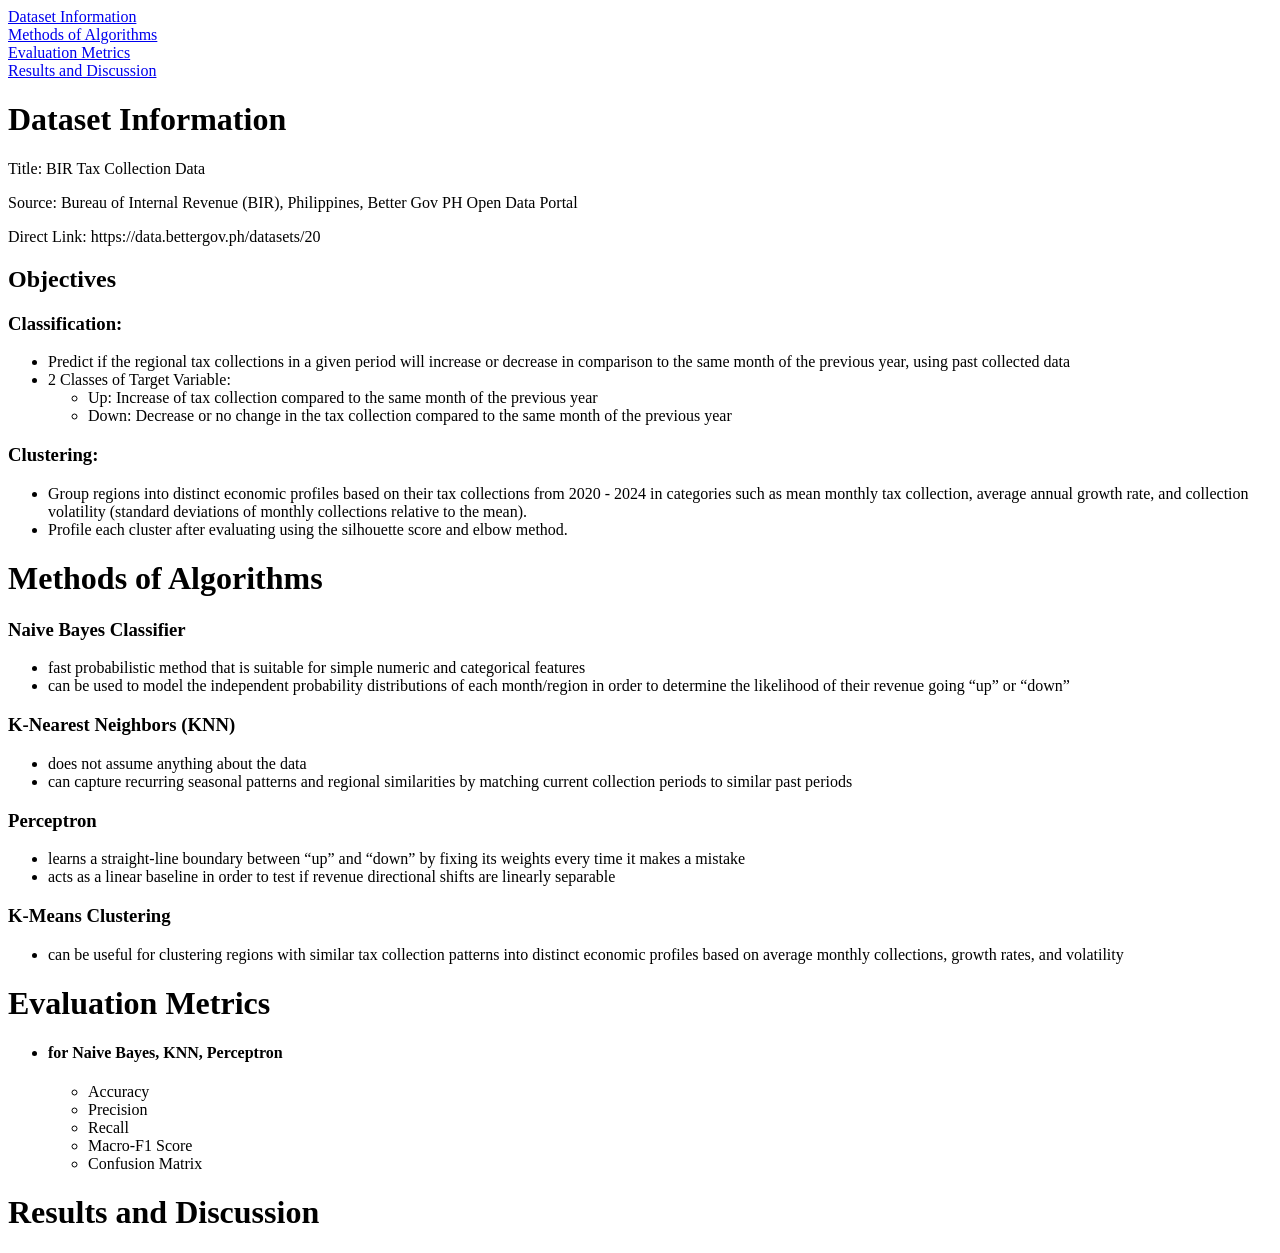
==== index.html @ a7f84788 "chore: added info for page" ====
<!DOCTYPE html>
<html lang = "en">
<head> <!--headers and titles-->
    <meta charset = "UTF-8">
    <meta name = "viewport" content = "width = device-width, initial-scale = 1.0">
    <title>[2by2] BIR Tax Collectio Analysisn</title>
    <link rel = "stylesheet" type = "text/css" href = "styles.css">
</head>

<body>
    <header id = "top"> <!--header part-->
        <div class = "nav-container"> <!--navigation container-->
            <div class = "nav-item"><a href = "#dataset">Dataset Information</a></div>
            <div class = "nav-item"><a href = "#methods">Methods of Algorithms</a></div>
            <div class = "nav-item"><a href = "#evaluation">Evaluation Metrics</a></div>
            <div class = "nav-item"><a href = "#results">Results and Discussion</a></div>
        </div>
    </header>

    <div class = "buttons">
        <a class = "btn-link" href = "" target = "_blank "> </a>
    </div>

    <div id = "datasets" class = "datasets">
        <h1>Dataset Information</h1>
        <div class = "dataset-grid">
            <p>Title: BIR Tax Collection Data</p>
            <p>Source: Bureau of Internal Revenue (BIR), Philippines, Better Gov PH Open Data Portal</p> 
            <p>Direct Link: https://data.bettergov.ph/datasets/20</p>
        </div>

        <div class = dataset-grid>
            <h2>Objectives</21>
            <h3>Classification:</h3>
            <ul>
                <li>Predict if the regional tax collections in a given period will increase or decrease in comparison to the same month of the previous year, using past collected data </li>
                <li>2 Classes of Target Variable:</li>
                <ul>
                    <li>Up: Increase of tax collection compared to the same month of the previous year</li>
                    <li>Down: Decrease or no change in the tax collection compared to the same month of the previous year </li>
                </ul>
            </ul>
            <h3>Clustering:</h3>
            <ul>
                <li>Group regions into distinct economic profiles based on their tax collections from 2020 - 2024 in categories such as mean monthly tax collection, average annual growth rate, and collection volatility (standard deviations of monthly collections relative to the mean).</li>
                <li>Profile each cluster after evaluating using the silhouette score and elbow method.</li>
            </ul>
        </div>
    </div>
    
    <div id = "methods" class = "methods">
        <h1>Methods of Algorithms</h1>
        <div class = "methods-grid">
            <div class = "methods-item">
                <h3>Naive Bayes Classifier</h3>
                <ul>
                    <li>fast probabilistic method that is suitable for simple numeric and categorical features</li>
                    <li>can be used to model the independent probability distributions of each month/region in order to determine the likelihood of their revenue going “up” or “down”</li>
                </ul>
            </div>

            <div class = "methods-item">
                <h3>K-Nearest Neighbors (KNN)</h3>
                <ul>
                    <li>does not assume anything about the data </li>
                    <li>can capture recurring seasonal patterns and regional similarities by matching current collection periods to similar past periods</li>
                </ul>
            </div>

            <div class = "methods-item">
                <h3>Perceptron</h3>
                <ul>
                    <li>learns a straight-line boundary between “up” and “down” by fixing its weights every time it makes a mistake</li>
                    <li>acts as a linear baseline in order to test if revenue directional shifts are linearly separable</li>
                </ul>
            </div>

            <div class = "methods-item">
                <h3>K-Means Clustering</h3>
                <ul>
                    <li>can be useful for clustering regions with similar tax collection patterns into distinct economic profiles based on average monthly collections, growth rates, and volatility</li>
                </ul>
            </div>
        </div>
    </div>
    
    <div id = "evaluation" class = "evaluation">
        <h1>Evaluation Metrics</h1>
        <div class = "eval-grid">
            <div class = "eval-item">
                <ul>
                    <li>
                        <h4>for Naive Bayes, KNN, Perceptron</h4>
                        <ul>
                            <li>Accuracy</li>
                            <li>Precision</li>
                            <li>Recall</li>
                            <li>Macro-F1 Score</li>
                            <li>Confusion Matrix</li>
                        </ul>
                    </li>
                </ul>
            </div>
        </div>
    </div>
    
    <div id = "results" class = "results">
        <h1>Results and Discussion</h1>
        
    </div>

    <footer id = "bottom">

    </footer>
</body>
</html>
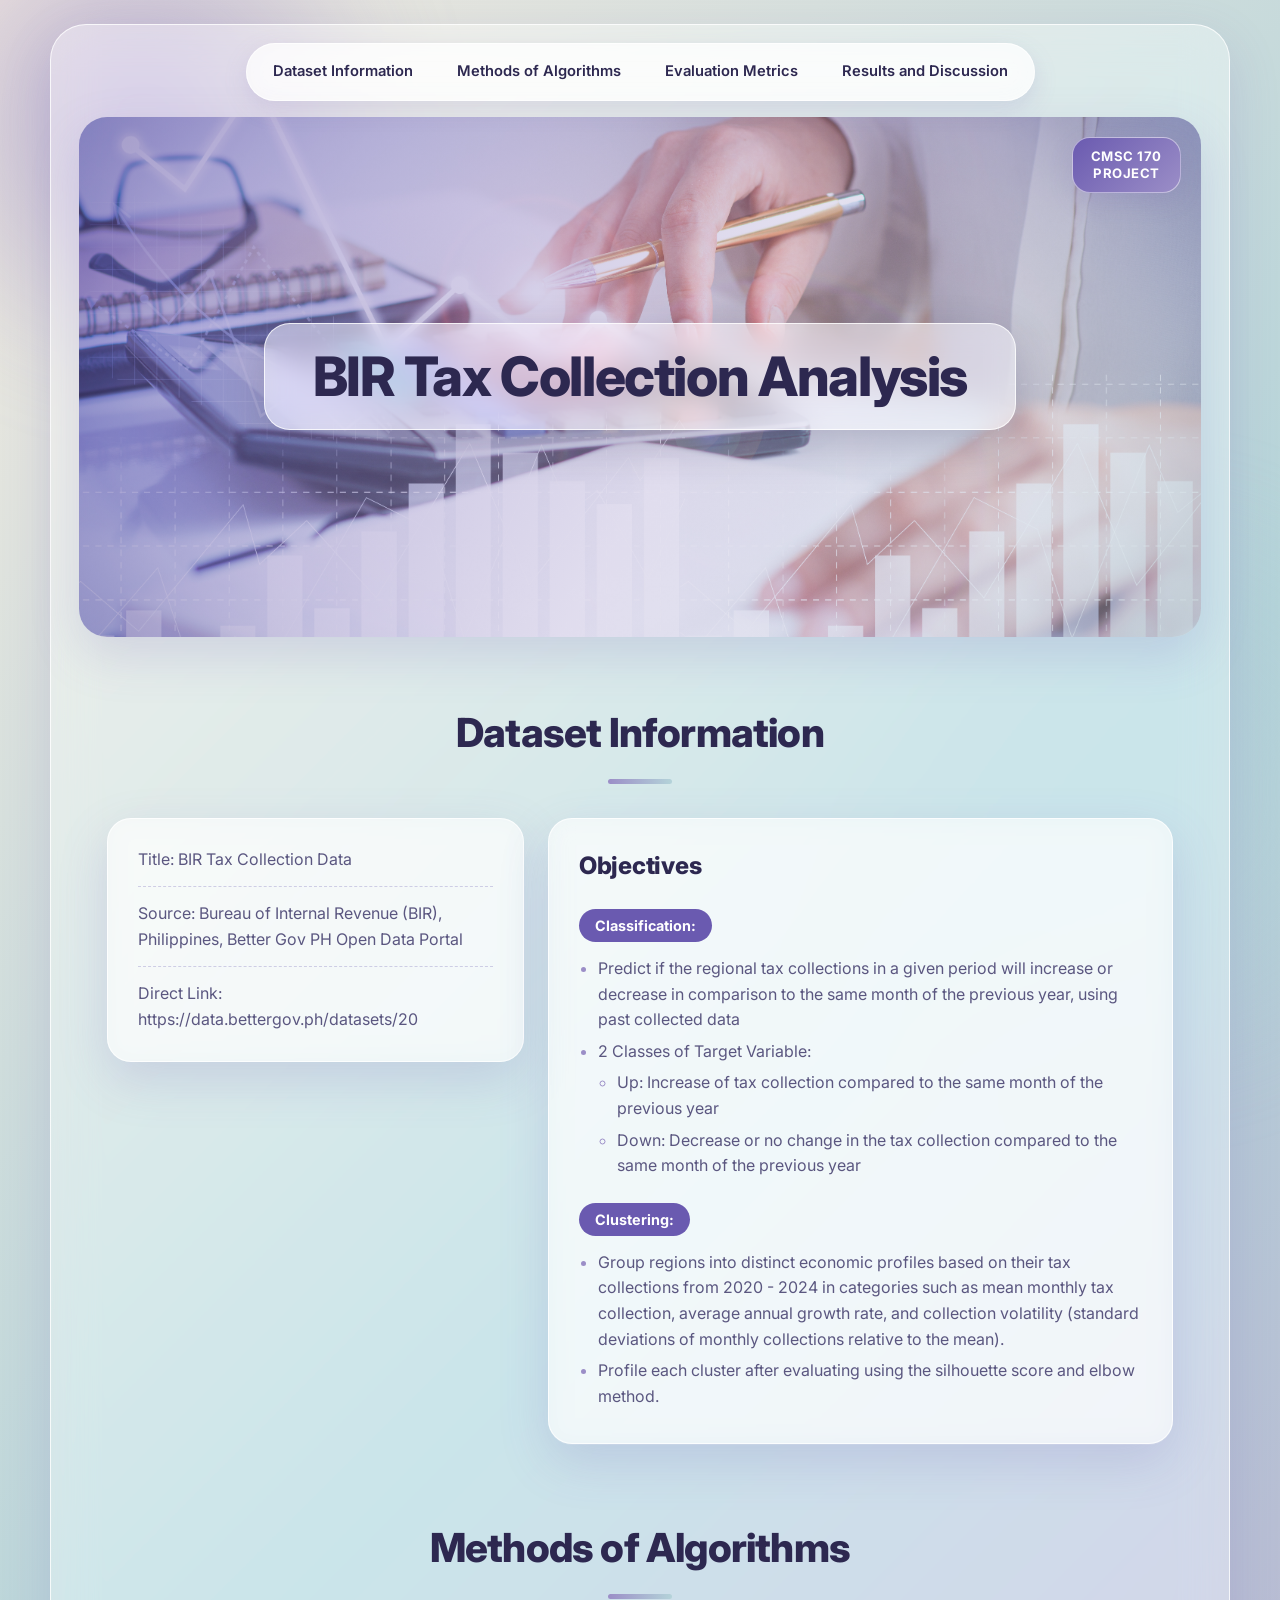
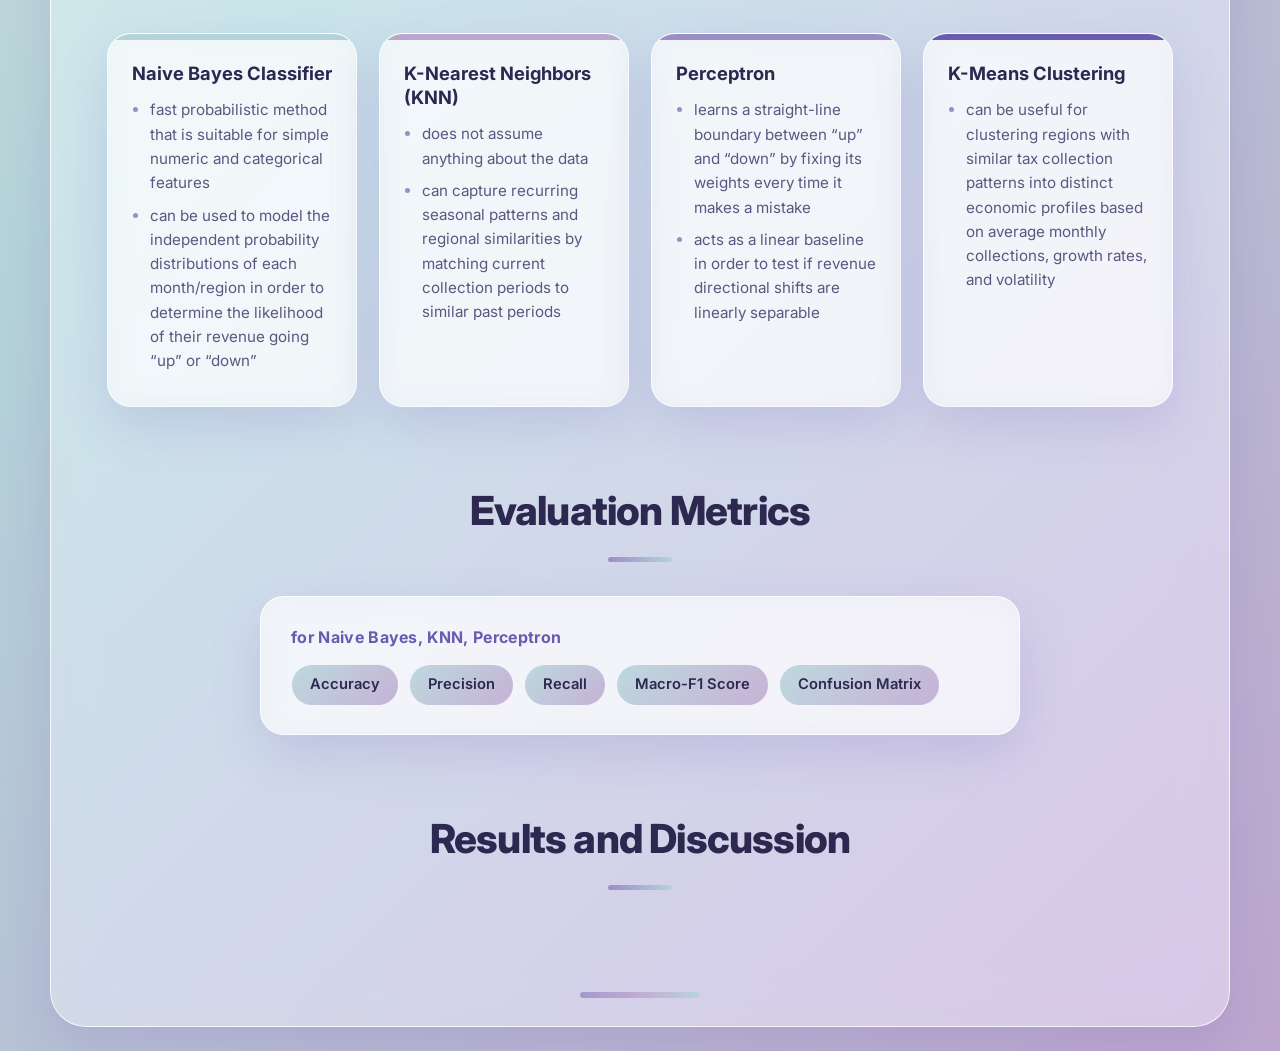
==== commit 259a9d27: "With CSS" ====
--- a/index.html
+++ b/index.html
@@ -7,7 +7,8 @@
     <link rel = "stylesheet" type = "text/css" href = "styles.css">
 </head>
 
-<body>
+<body> 
+    <div class="glass">
     <header id = "top"> <!--header part-->
         <div class = "nav-container"> <!--navigation container-->
             <div class = "nav-item"><a href = "#dataset">Dataset Information</a></div>
@@ -16,6 +17,11 @@
             <div class = "nav-item"><a href = "#results">Results and Discussion</a></div>
         </div>
     </header>
+
+    <div class="hero">
+        <h1><span>BIR Tax Collection Analysis</span></h1>
+        <div class="badge">CMSC 170<br>Project</div>
+    </div>
 
     <div class = "buttons">
         <a class = "btn-link" href = "" target = "_blank "> </a>
@@ -29,7 +35,7 @@
             <p>Direct Link: https://data.bettergov.ph/datasets/20</p>
         </div>
 
-        <div class = dataset-grid>
+        <div class = "dataset-grid">
             <h2>Objectives</21>
             <h3>Classification:</h3>
             <ul>
@@ -112,5 +118,6 @@
     <footer id = "bottom">
 
     </footer>
+</div>
 </body>
 </html>
--- a/styles.css
+++ b/styles.css
@@ -0,0 +1,578 @@
+/* =====================================================
+   Palette: cream #F2EAE0 | teal #B4D3D9 | lavender #BDA6CE | purple #9B8EC7
+   ===================================================== */
+
+@import url("https://fonts.googleapis.com/css2?family=Inter:wght@400;500;600;700;800&display=swap");
+
+/* ---------- variables ---------- */
+:root {
+    /* palette from the color picture */
+    --cream: #F2EAE0;
+    --teal: #B4D3D9;
+    --lavender: #BDA6CE;
+    --purple: #9B8EC7;
+
+    /* darker shades of the palette purple so text and buttons stay readable */
+    --purple-deep: #6A5AB0;
+    --ink: #2D2850;
+    --ink-soft: #5B5780;
+
+    /* glass */
+    --glass: rgba(255, 255, 255, 0.55);
+    --glass-strong: rgba(255, 255, 255, 0.72);
+    --glass-border: rgba(255, 255, 255, 0.78);
+    --shadow: 0 18px 50px rgba(106, 90, 176, 0.18);
+    --shadow-small: 0 8px 24px rgba(106, 90, 176, 0.15);
+    --radius: 24px;
+}
+
+/* ---------- base ---------- */
+* {
+    box-sizing: border-box;
+}
+
+html {
+    scroll-behavior: smooth;
+}
+
+body {
+    margin: 0;
+    padding: 24px;
+    min-height: 100vh;
+    font-family: "Inter", system-ui, -apple-system, "Segoe UI", Roboto, Arial, sans-serif;
+    font-size: 16px;
+    line-height: 1.6;
+    color: var(--ink);
+    background: linear-gradient(135deg, var(--cream) 0%, var(--teal) 48%, var(--lavender) 100%);
+}
+
+/* blurred color blobs behind the page, like the reference */
+body::before,
+body::after {
+    content: "";
+    position: fixed;
+    border-radius: 50%;
+    filter: blur(40px);
+    pointer-events: none;
+    z-index: -1;
+}
+
+body::before {
+    width: 560px;
+    height: 560px;
+    top: -160px;
+    left: -140px;
+    background: radial-gradient(circle, rgba(155, 142, 199, 0.65), transparent 70%);
+}
+
+body::after {
+    width: 620px;
+    height: 620px;
+    right: -180px;
+    bottom: -200px;
+    background: radial-gradient(circle, rgba(180, 211, 217, 0.9), transparent 70%);
+}
+
+a {
+    color: var(--purple-deep);
+}
+
+a:focus-visible {
+    outline: 3px solid var(--purple);
+    outline-offset: 3px;
+}
+
+/* ---------- main glass container ---------- */
+.glass {
+    max-width: 1180px;
+    margin: 0 auto;
+    padding-bottom: 28px;
+    background: rgba(255, 255, 255, 0.38);
+    -webkit-backdrop-filter: blur(22px) saturate(140%);
+    backdrop-filter: blur(22px) saturate(140%);
+    border: 1px solid var(--glass-border);
+    border-radius: 36px;
+    box-shadow: var(--shadow);
+}
+
+/* ---------- navigation (floating pill) ---------- */
+header#top {
+    position: sticky;
+    top: 14px;
+    z-index: 100;
+    padding: 18px 20px 6px;
+}
+
+.nav-container {
+    display: flex;
+    justify-content: center;
+    gap: 4px;
+    width: fit-content;
+    max-width: 100%;
+    margin: 0 auto;
+    padding: 6px;
+    background: var(--glass-strong);
+    -webkit-backdrop-filter: blur(16px);
+    backdrop-filter: blur(16px);
+    border: 1px solid var(--glass-border);
+    border-radius: 999px;
+    box-shadow: var(--shadow-small);
+}
+
+.nav-item a {
+    display: block;
+    padding: 10px 20px;
+    border-radius: 999px;
+    font-size: 0.92rem;
+    font-weight: 600;
+    color: var(--ink);
+    text-decoration: none;
+    white-space: nowrap;
+    transition: background 0.2s ease, color 0.2s ease, transform 0.2s ease;
+}
+
+.nav-item a:hover,
+.nav-item a:focus-visible {
+    background: var(--purple-deep);
+    color: #fff;
+    transform: translateY(-1px);
+}
+
+/* ---------- hero ---------- */
+.hero {
+    position: relative;
+    display: flex;
+    align-items: center;
+    justify-content: center;
+    text-align: center;
+    height: clamp(320px, 46vw, 520px);
+    margin: 10px clamp(14px, 3vw, 28px) 0;
+    padding: 24px;
+    border-radius: 28px;
+    box-shadow: var(--shadow);
+    /* purple tint over the photo, photo fitted to the container */
+    background:
+        linear-gradient(120deg, rgba(106, 90, 176, 0.52), rgba(155, 142, 199, 0.28) 55%, rgba(180, 211, 217, 0.38)),
+        url("assets/accountant-calculating-profit-with-financial-analysis-graphs.jpg") center / cover no-repeat;
+}
+
+.hero h1 {
+    margin: 0;
+    max-width: 100%;
+}
+
+/* the title sits on a frosted panel in the middle of the image */
+.hero h1 span {
+    display: inline-block;
+    padding: 22px clamp(22px, 4vw, 48px);
+    font-size: clamp(1.9rem, 4.6vw, 3.4rem);
+    font-weight: 800;
+    line-height: 1.12;
+    letter-spacing: -0.025em;
+    color: var(--ink);
+    background: rgba(255, 255, 255, 0.5);
+    -webkit-backdrop-filter: blur(14px) saturate(150%);
+    backdrop-filter: blur(14px) saturate(150%);
+    border: 1px solid var(--glass-border);
+    border-radius: 26px;
+    box-shadow: 0 16px 44px rgba(45, 40, 80, 0.22);
+}
+
+.badge {
+    position: absolute;
+    top: 20px;
+    right: 20px;
+    padding: 10px 18px;
+    font-size: 0.82rem;
+    font-weight: 700;
+    line-height: 1.3;
+    letter-spacing: 0.04em;
+    text-align: center;
+    text-transform: uppercase;
+    color: #fff;
+    background: linear-gradient(135deg, var(--purple-deep), var(--purple));
+    border: 1px solid rgba(255, 255, 255, 0.5);
+    border-radius: 18px;
+    box-shadow: var(--shadow-small);
+}
+
+/* ---------- button strip ---------- */
+.buttons {
+    display: flex;
+    justify-content: center;
+    gap: 12px;
+    margin: 28px 0 0;
+}
+
+/* the link in the HTML has no text yet, so the strip is hidden.
+   delete this rule once the link has text and it will show as a pill button */
+.buttons {
+    display: none;
+}
+
+.btn-link {
+    display: inline-block;
+    padding: 13px 30px;
+    font-weight: 700;
+    color: #fff;
+    text-decoration: none;
+    background: linear-gradient(135deg, var(--purple-deep), var(--purple));
+    border-radius: 999px;
+    box-shadow: var(--shadow-small);
+    transition: transform 0.2s ease, box-shadow 0.2s ease;
+}
+
+.btn-link:hover {
+    transform: translateY(-2px);
+    box-shadow: 0 14px 30px rgba(106, 90, 176, 0.3);
+}
+
+/* ---------- sections ---------- */
+.datasets,
+.methods,
+.evaluation,
+.results {
+    padding: 64px clamp(20px, 5vw, 56px) 8px;
+    scroll-margin-top: 90px;
+}
+
+/* section titles */
+.datasets > h1,
+.methods > h1,
+.evaluation > h1,
+.results > h1 {
+    margin: 0 0 34px;
+    text-align: center;
+    font-size: clamp(1.7rem, 3.2vw, 2.5rem);
+    font-weight: 800;
+    letter-spacing: -0.02em;
+    color: var(--ink);
+}
+
+.datasets > h1::after,
+.methods > h1::after,
+.evaluation > h1::after,
+.results > h1::after {
+    content: "";
+    display: block;
+    width: 64px;
+    height: 5px;
+    margin: 14px auto 0;
+    border-radius: 99px;
+    background: linear-gradient(90deg, var(--purple), var(--teal));
+}
+
+/* ---------- dataset information ---------- */
+.datasets {
+    display: grid;
+    grid-template-columns: minmax(0, 1fr) minmax(0, 1.5fr);
+    gap: 24px;
+    align-items: start;
+}
+
+.datasets > h1 {
+    grid-column: 1 / -1;
+    margin-bottom: 10px;
+}
+
+/* shared card look */
+.dataset-grid,
+.methods-item,
+.eval-item {
+    background: var(--glass);
+    -webkit-backdrop-filter: blur(12px);
+    backdrop-filter: blur(12px);
+    border: 1px solid var(--glass-border);
+    border-radius: var(--radius);
+    box-shadow: var(--shadow);
+}
+
+.dataset-grid {
+    padding: 28px 30px;
+}
+
+.dataset-grid p {
+    margin: 0;
+    padding: 14px 0;
+    color: var(--ink-soft);
+    overflow-wrap: anywhere;
+    border-bottom: 1px dashed rgba(106, 90, 176, 0.28);
+}
+
+.dataset-grid p:first-child {
+    padding-top: 0;
+}
+
+.dataset-grid p:last-child {
+    padding-bottom: 0;
+    border-bottom: none;
+}
+
+.dataset-grid h2 {
+    margin: 0 0 6px;
+    font-size: 1.5rem;
+    font-weight: 800;
+    letter-spacing: -0.01em;
+}
+
+/* "Classification:" and "Clustering:" as small purple tags */
+.dataset-grid h3 {
+    display: inline-block;
+    margin: 18px 0 8px;
+    padding: 5px 16px;
+    font-size: 0.9rem;
+    font-weight: 700;
+    color: #fff;
+    background: var(--purple-deep);
+    border-radius: 999px;
+}
+
+.dataset-grid ul {
+    margin: 6px 0 0;
+    padding-left: 1.2rem;
+    color: var(--ink-soft);
+}
+
+.dataset-grid li {
+    margin: 6px 0;
+}
+
+.dataset-grid li::marker {
+    color: var(--purple);
+}
+
+/* ---------- methods ---------- */
+.methods-grid {
+    display: grid;
+    grid-template-columns: repeat(auto-fit, minmax(240px, 1fr));
+    gap: 22px;
+}
+
+.methods-item {
+    position: relative;
+    padding: 28px 24px 24px;
+    overflow: hidden;
+    transition: transform 0.25s ease, box-shadow 0.25s ease;
+}
+
+/* colored strip on top of each card, one color of the palette each */
+.methods-item::before {
+    content: "";
+    position: absolute;
+    top: 0;
+    left: 0;
+    right: 0;
+    height: 6px;
+    background: var(--purple);
+}
+
+.methods-item:nth-child(1)::before { background: var(--teal); }
+.methods-item:nth-child(2)::before { background: var(--lavender); }
+.methods-item:nth-child(3)::before { background: var(--purple); }
+.methods-item:nth-child(4)::before { background: var(--purple-deep); }
+
+.methods-item:hover {
+    transform: translateY(-5px);
+    box-shadow: 0 24px 56px rgba(106, 90, 176, 0.26);
+}
+
+.methods-item h3 {
+    margin: 0 0 12px;
+    font-size: 1.15rem;
+    font-weight: 700;
+    line-height: 1.3;
+    color: var(--ink);
+}
+
+.methods-item ul {
+    margin: 0;
+    padding-left: 1.1rem;
+    color: var(--ink-soft);
+    font-size: 0.95rem;
+}
+
+.methods-item li {
+    margin: 8px 0;
+}
+
+.methods-item li::marker {
+    color: var(--purple);
+}
+
+/* ---------- evaluation metrics ---------- */
+.eval-grid {
+    display: flex;
+    justify-content: center;
+}
+
+.eval-item {
+    width: 100%;
+    max-width: 760px;
+    padding: 28px 30px;
+}
+
+.eval-item ul {
+    margin: 0;
+    padding: 0;
+    list-style: none;
+}
+
+.eval-item h4 {
+    margin: 0 0 14px;
+    font-size: 1rem;
+    font-weight: 700;
+    letter-spacing: 0.02em;
+    color: var(--purple-deep);
+}
+
+/* metrics as chips */
+.eval-item ul ul {
+    display: flex;
+    flex-wrap: wrap;
+    gap: 10px;
+}
+
+.eval-item ul ul li {
+    padding: 8px 18px;
+    font-size: 0.92rem;
+    font-weight: 600;
+    color: var(--ink);
+    background: linear-gradient(135deg, rgba(180, 211, 217, 0.85), rgba(189, 166, 206, 0.85));
+    border: 1px solid var(--glass-border);
+    border-radius: 999px;
+}
+
+/* ---------- results (for the content added later) ---------- */
+.results {
+    padding-bottom: 40px;
+}
+
+.results h2,
+.results h3 {
+    color: var(--ink);
+}
+
+.results p {
+    color: var(--ink-soft);
+}
+
+.results img {
+    display: block;
+    max-width: 100%;
+    height: auto;
+    margin: 18px auto;
+    border-radius: 18px;
+    box-shadow: var(--shadow-small);
+}
+
+.results table {
+    width: 100%;
+    margin: 18px 0;
+    border-collapse: separate;
+    border-spacing: 0;
+    overflow: hidden;
+    font-size: 0.93rem;
+    background: var(--glass);
+    border: 1px solid var(--glass-border);
+    border-radius: 18px;
+    box-shadow: var(--shadow-small);
+}
+
+.results th {
+    padding: 12px 14px;
+    text-align: left;
+    color: #fff;
+    background: var(--purple-deep);
+}
+
+.results td {
+    padding: 11px 14px;
+    color: var(--ink-soft);
+    border-top: 1px solid rgba(106, 90, 176, 0.15);
+}
+
+.results tr:nth-child(even) td {
+    background: rgba(255, 255, 255, 0.4);
+}
+
+/* ---------- footer ---------- */
+footer#bottom {
+    width: 120px;
+    height: 6px;
+    margin: 28px auto 0;
+    border-radius: 99px;
+    background: linear-gradient(90deg, var(--purple), var(--lavender), var(--teal));
+    opacity: 0.85;
+}
+
+/* ---------- tablet and phone ---------- */
+@media (max-width: 860px) {
+    .datasets {
+        grid-template-columns: minmax(0, 1fr);
+    }
+
+    .nav-container {
+        flex-wrap: wrap;
+        justify-content: center;
+        border-radius: 28px;
+    }
+
+    .nav-item a {
+        padding: 9px 14px;
+        font-size: 0.85rem;
+    }
+}
+
+@media (max-width: 520px) {
+    body {
+        padding: 10px;
+    }
+
+    .glass {
+        border-radius: 26px;
+    }
+
+    /* on phones the menu scrolls away with the page so it does not cover the content */
+    header#top {
+        position: static;
+        padding: 12px 10px 4px;
+    }
+
+    .nav-item a {
+        padding: 8px 12px;
+        font-size: 0.78rem;
+    }
+
+    .hero {
+        border-radius: 20px;
+        padding: 16px;
+    }
+
+    .hero h1 span {
+        padding: 16px 20px;
+        border-radius: 20px;
+    }
+
+    .badge {
+        top: 12px;
+        right: 12px;
+        padding: 7px 12px;
+        font-size: 0.7rem;
+    }
+
+    .dataset-grid,
+    .eval-item {
+        padding: 22px 20px;
+    }
+}
+
+/* ---------- reduced motion ---------- */
+@media (prefers-reduced-motion: reduce) {
+    html {
+        scroll-behavior: auto;
+    }
+
+    * {
+        transition: none !important;
+    }
+}
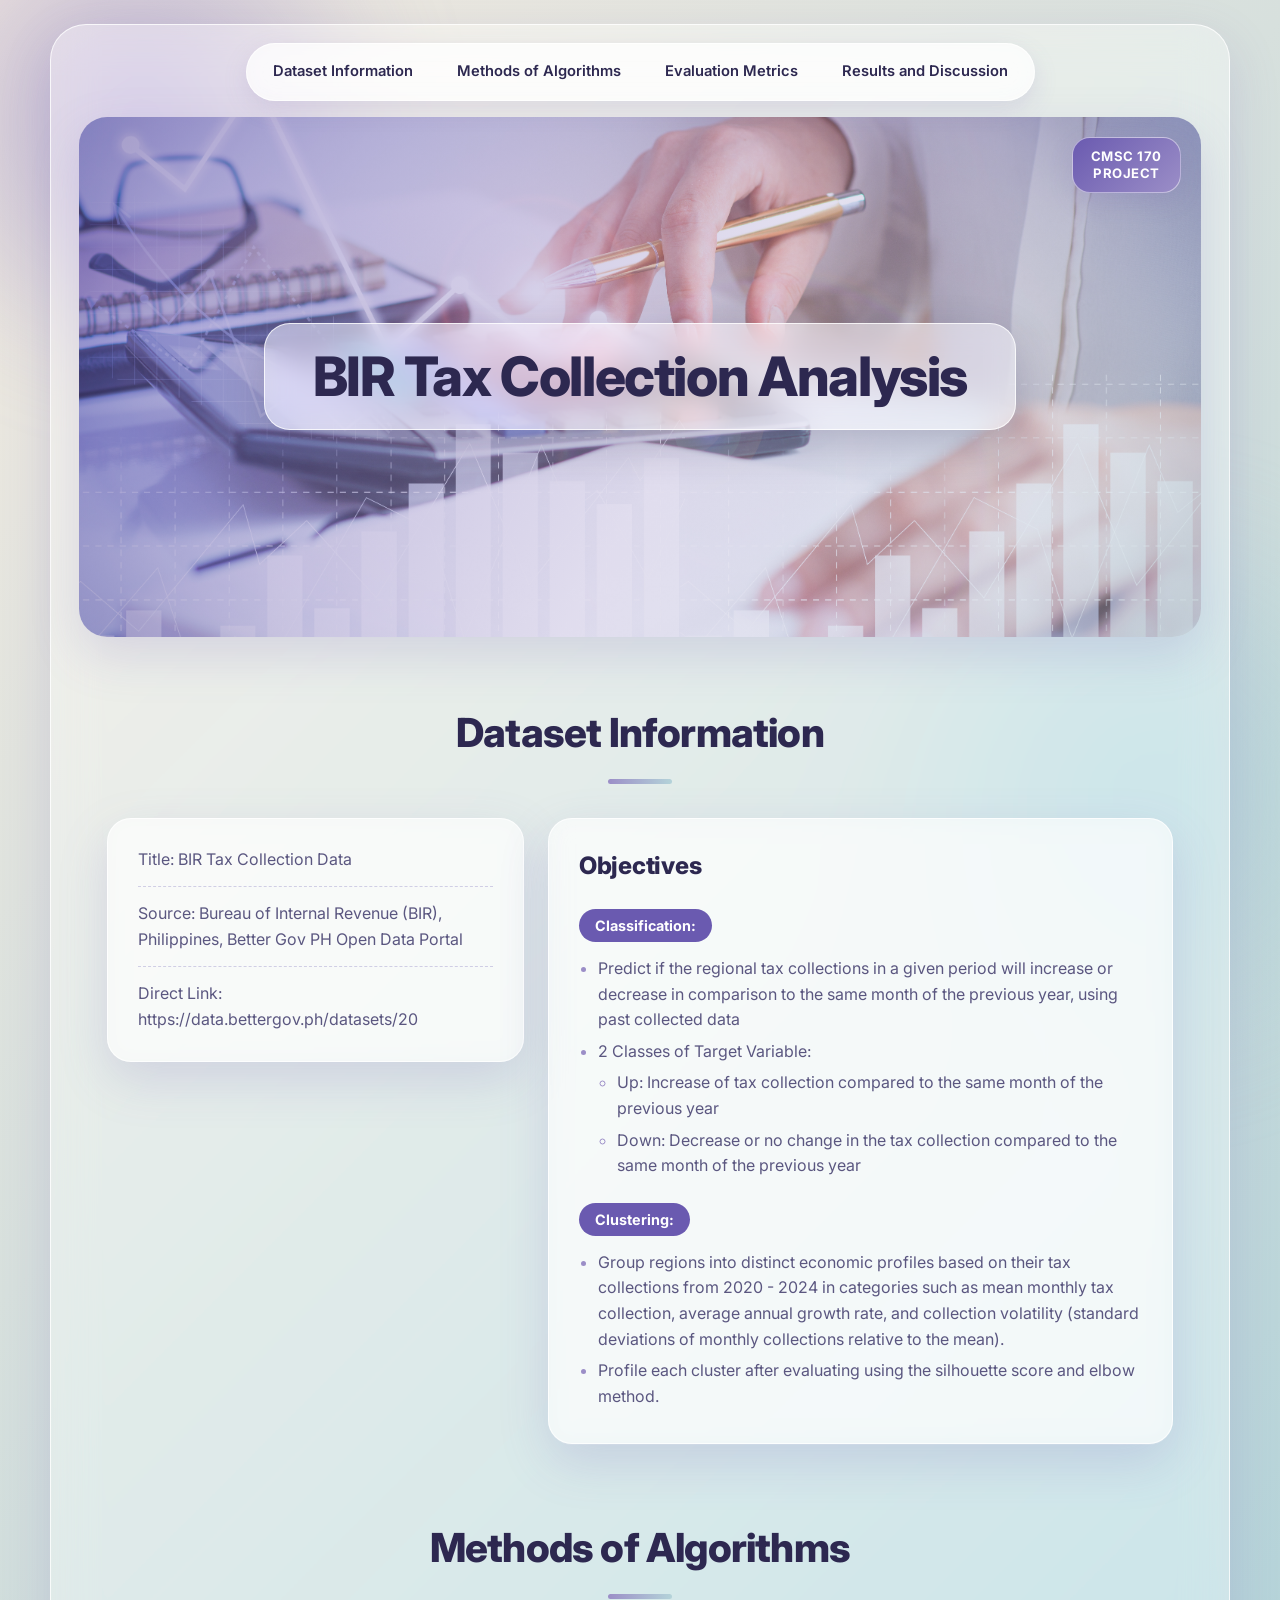
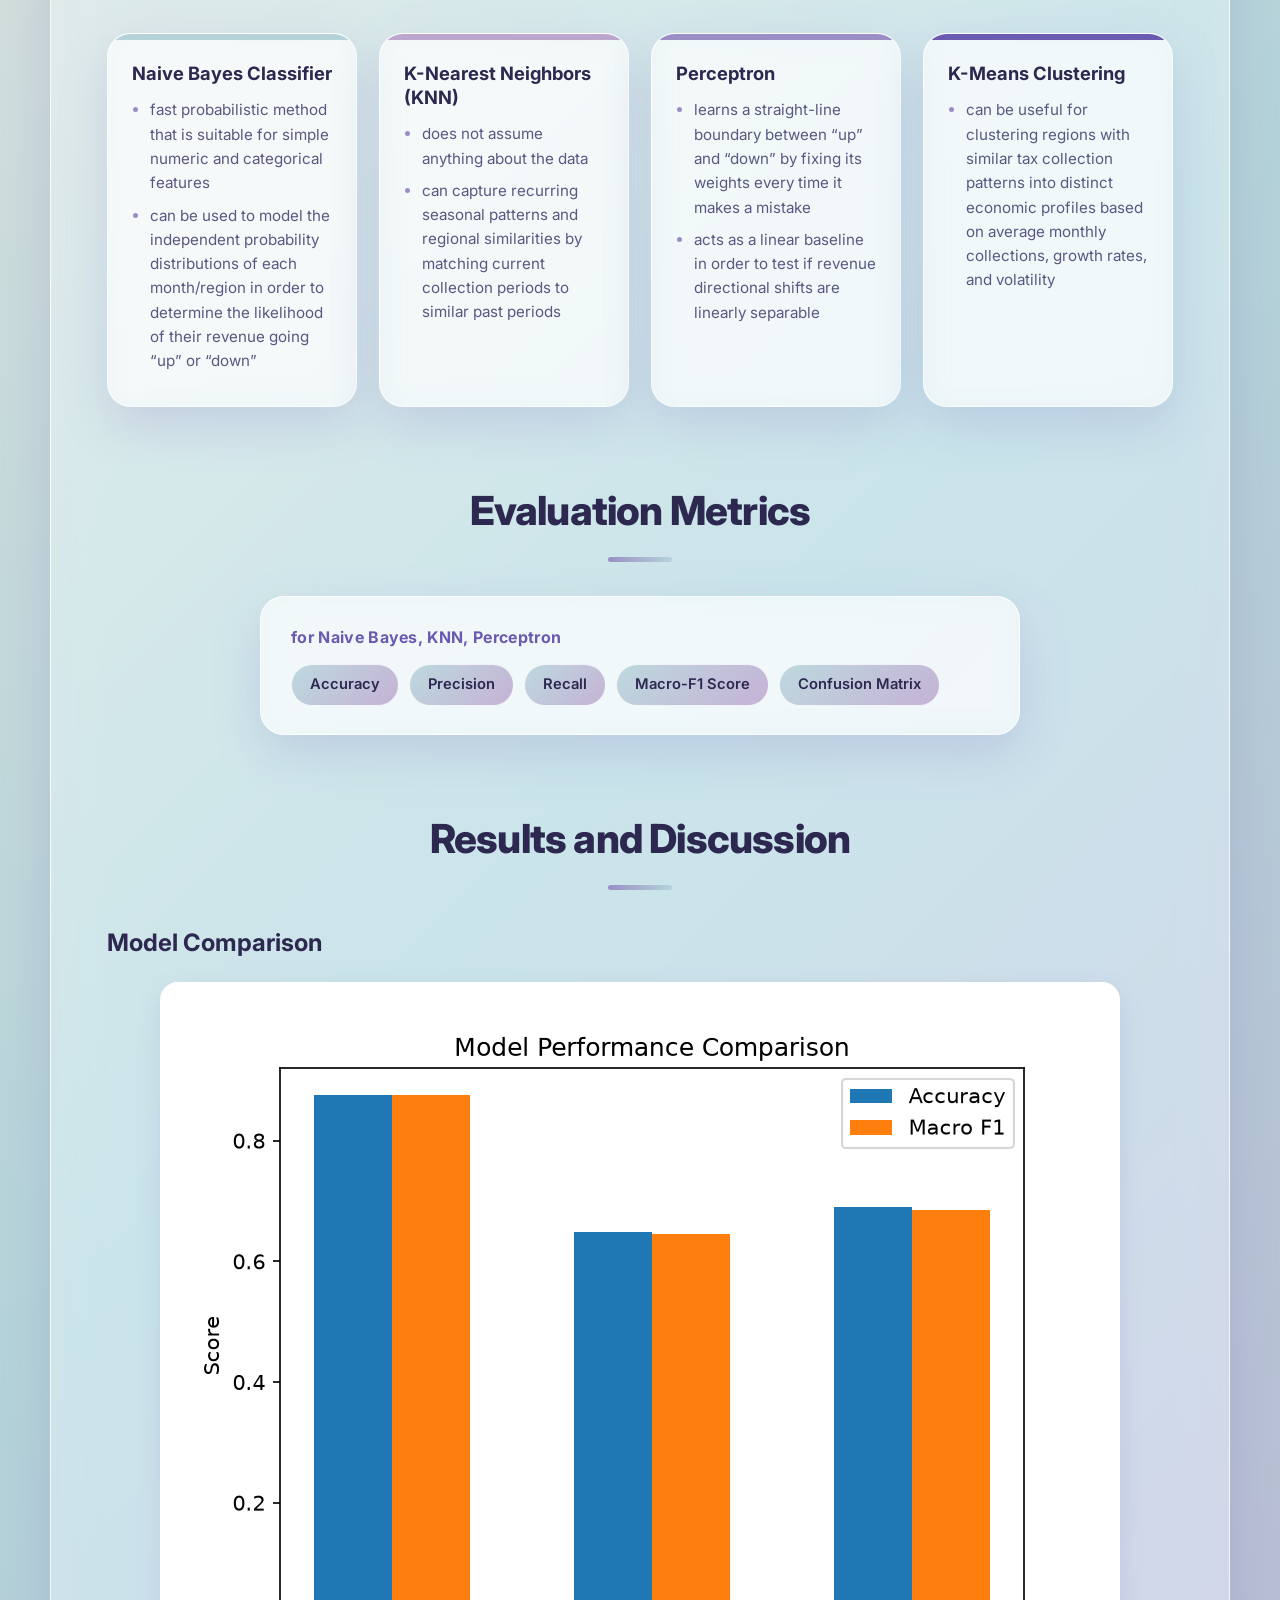
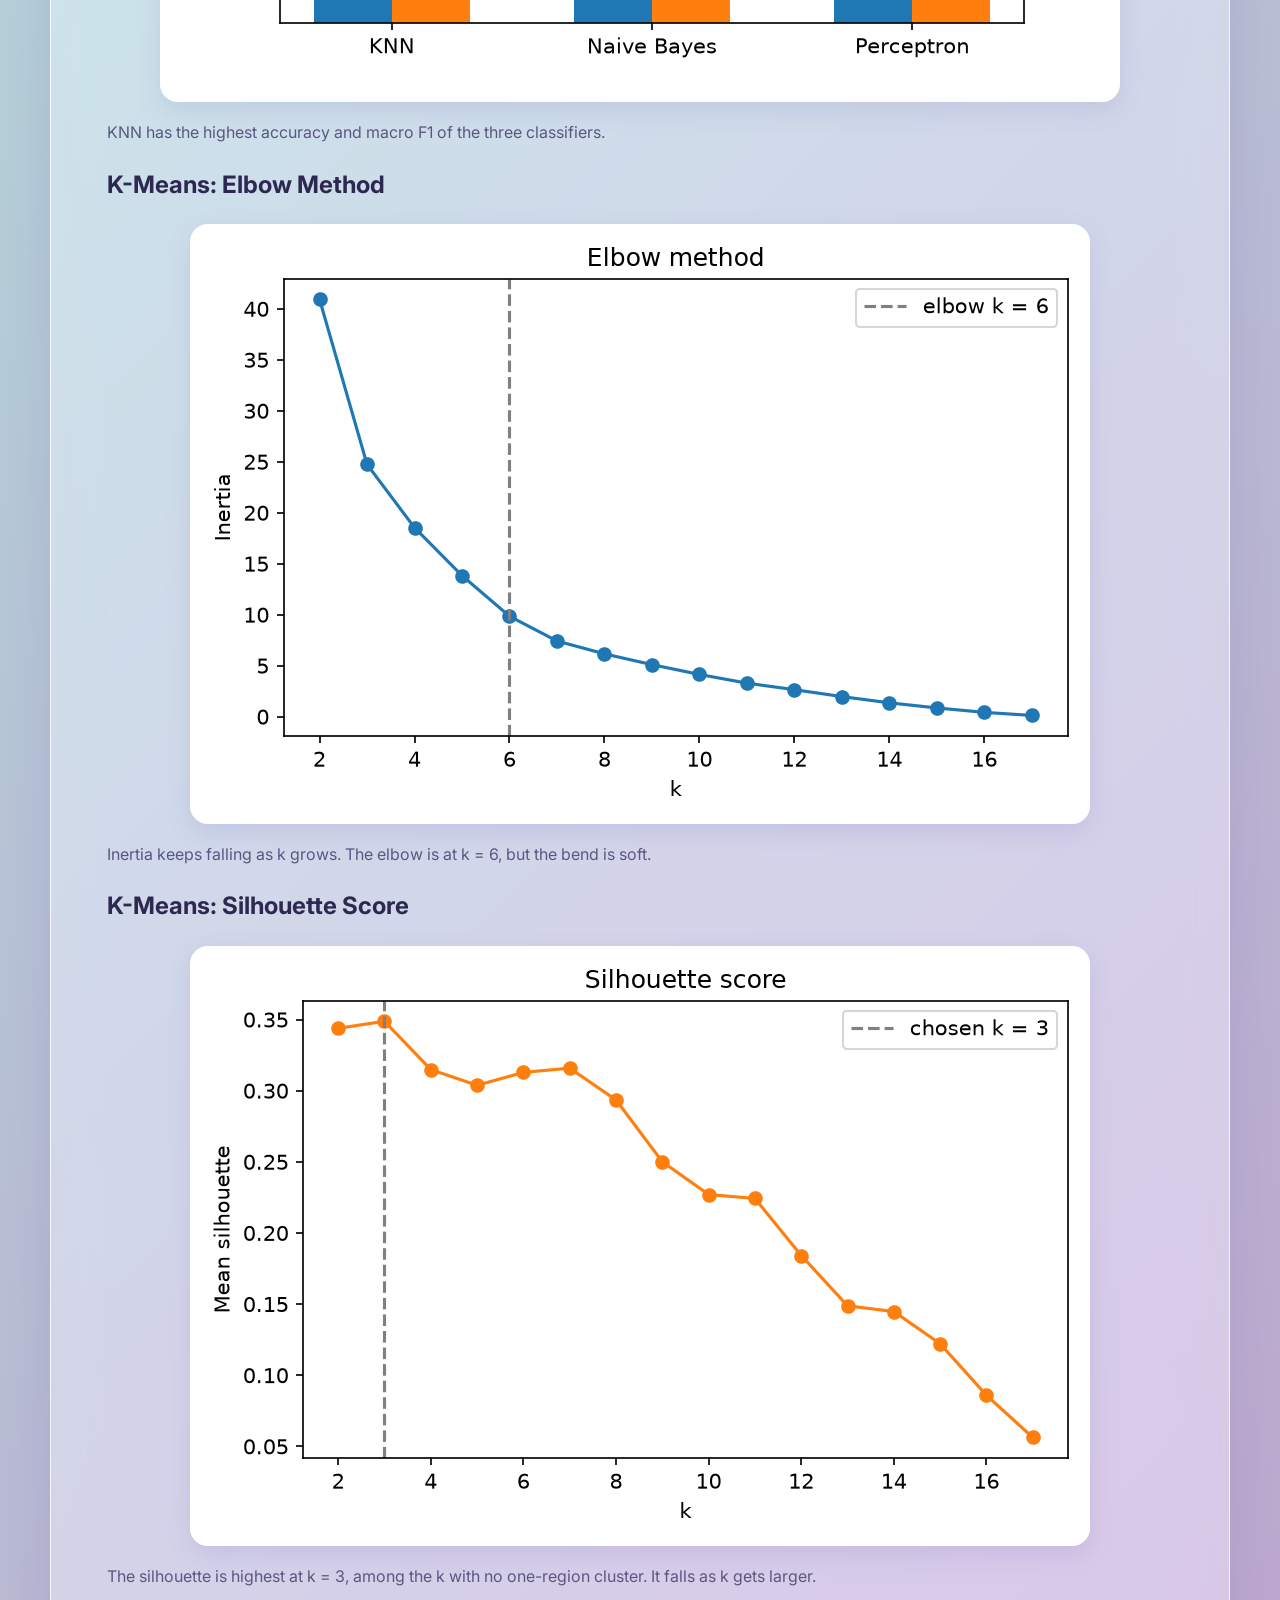
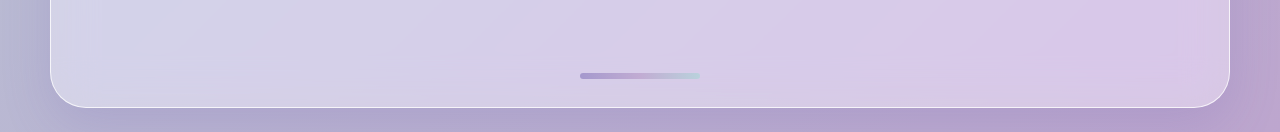
==== commit 7d31d65c: "add results graphs to the project page, remove per region and year graphs" ====
--- a/index.html
+++ b/index.html
@@ -112,7 +112,18 @@
     
     <div id = "results" class = "results">
         <h1>Results and Discussion</h1>
-        
+
+        <h2>Model Comparison</h2>
+        <img src = "milestone03/results/graphs/model_performance.png" alt = "Accuracy and macro F1 of KNN, Naive Bayes and Perceptron">
+        <p>KNN has the highest accuracy and macro F1 of the three classifiers.</p>
+
+        <h2>K-Means: Elbow Method</h2>
+        <img src = "milestone03/results/graphs/elbow_method_region.png" alt = "Elbow method for k from 2 to 17, elbow at k = 6">
+        <p>Inertia keeps falling as k grows. The elbow is at k = 6, but the bend is soft.</p>
+
+        <h2>K-Means: Silhouette Score</h2>
+        <img src = "milestone03/results/graphs/silhouette_by_k_region.png" alt = "Mean silhouette score for k from 2 to 17, highest at k = 3">
+        <p>The silhouette is highest at k = 3, among the k with no one-region cluster. It falls as k gets larger.</p>
     </div>
 
     <footer id = "bottom">
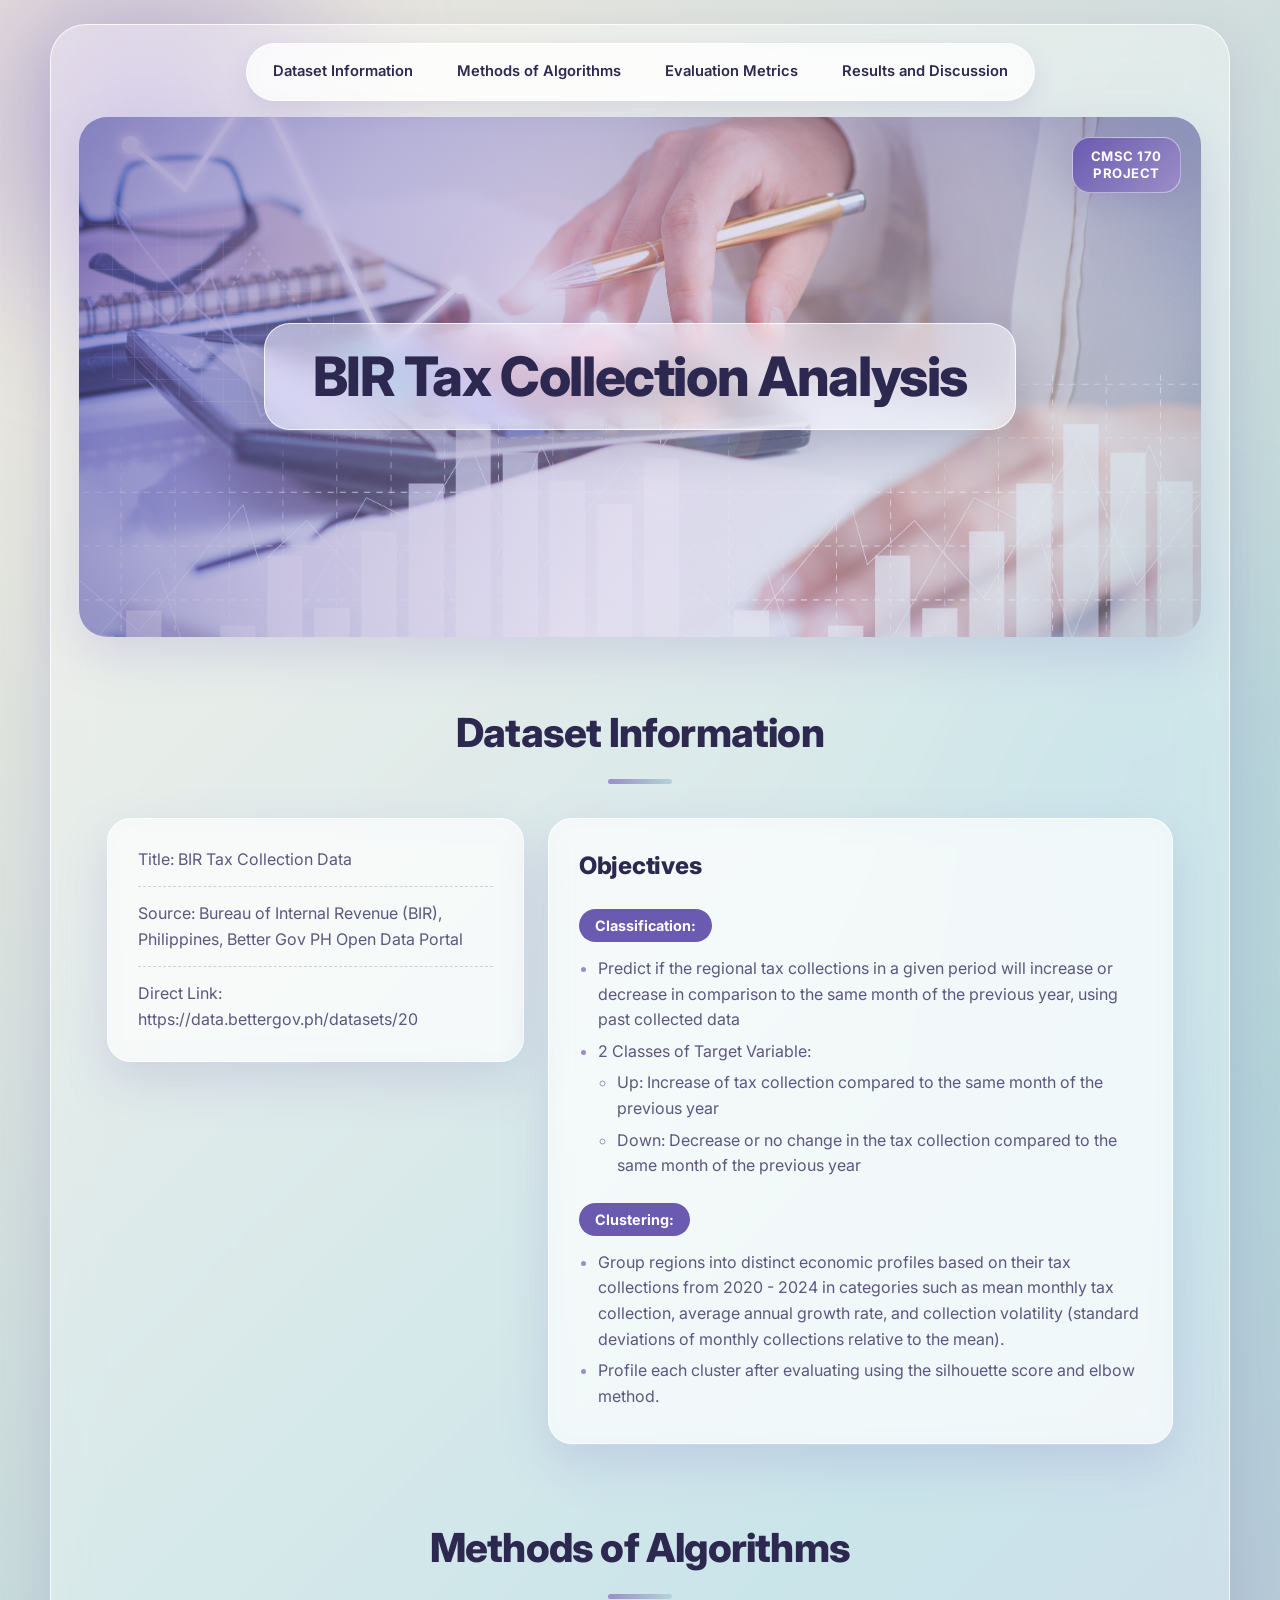
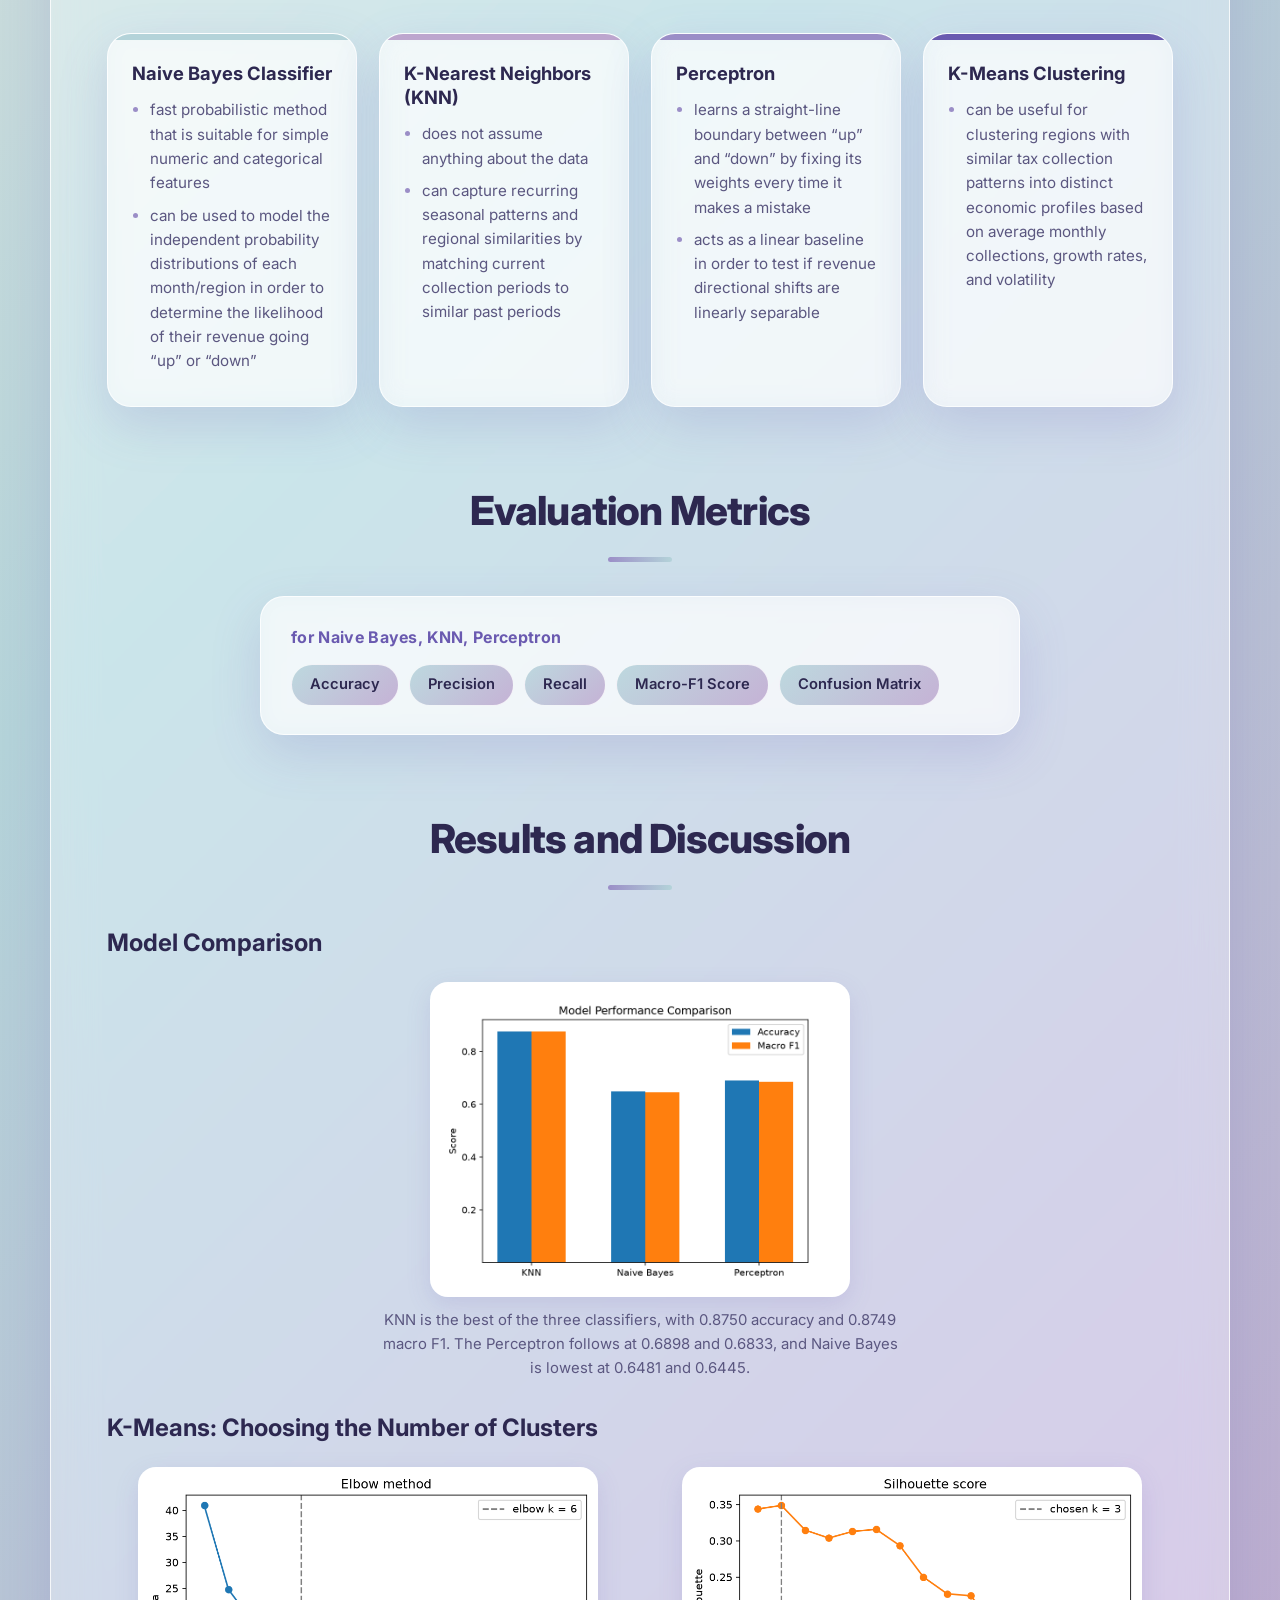
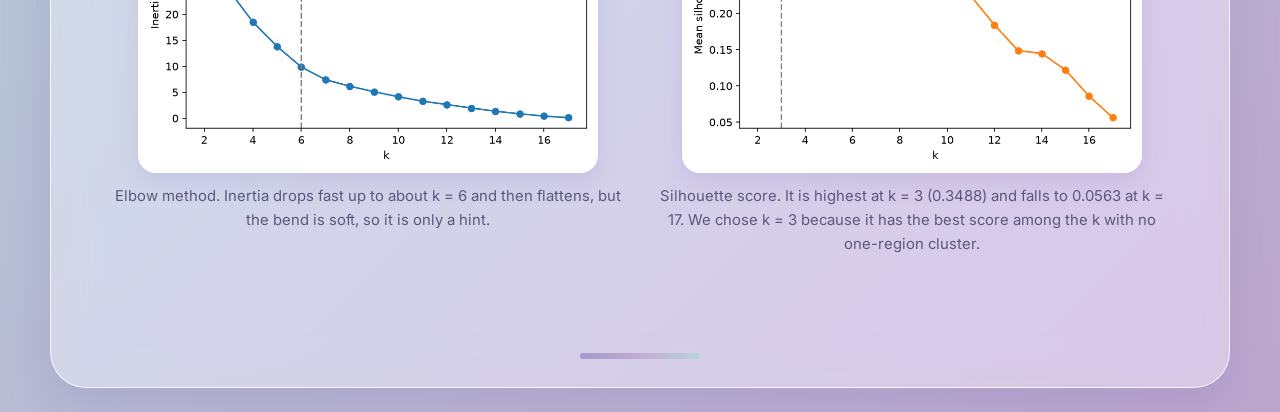
==== commit d45911d0: "resize graphs result" ====
--- a/index.html
+++ b/index.html
@@ -114,16 +114,22 @@
         <h1>Results and Discussion</h1>
 
         <h2>Model Comparison</h2>
-        <img src = "milestone03/results/graphs/model_performance.png" alt = "Accuracy and macro F1 of KNN, Naive Bayes and Perceptron">
-        <p>KNN has the highest accuracy and macro F1 of the three classifiers.</p>
+        <figure class = "figure single">
+            <img src = "milestone03/results/graphs/model_performance.png" alt = "Accuracy and macro F1 of KNN, Naive Bayes and Perceptron">
+            <figcaption>KNN is the best of the three classifiers, with 0.8750 accuracy and 0.8749 macro F1. The Perceptron follows at 0.6898 and 0.6833, and Naive Bayes is lowest at 0.6481 and 0.6445.</figcaption>
+        </figure>
 
-        <h2>K-Means: Elbow Method</h2>
-        <img src = "milestone03/results/graphs/elbow_method_region.png" alt = "Elbow method for k from 2 to 17, elbow at k = 6">
-        <p>Inertia keeps falling as k grows. The elbow is at k = 6, but the bend is soft.</p>
-
-        <h2>K-Means: Silhouette Score</h2>
-        <img src = "milestone03/results/graphs/silhouette_by_k_region.png" alt = "Mean silhouette score for k from 2 to 17, highest at k = 3">
-        <p>The silhouette is highest at k = 3, among the k with no one-region cluster. It falls as k gets larger.</p>
+        <h2>K-Means: Choosing the Number of Clusters</h2>
+        <div class = "figure-row">
+            <figure class = "figure">
+                <img src = "milestone03/results/graphs/elbow_method_region.png" alt = "Elbow method for k from 2 to 17, elbow at k = 6">
+                <figcaption>Elbow method. Inertia drops fast up to about k = 6 and then flattens, but the bend is soft, so it is only a hint.</figcaption>
+            </figure>
+            <figure class = "figure">
+                <img src = "milestone03/results/graphs/silhouette_by_k_region.png" alt = "Mean silhouette score for k from 2 to 17, highest at k = 3">
+                <figcaption>Silhouette score. It is highest at k = 3 (0.3488) and falls to 0.0563 at k = 17. We chose k = 3 because it has the best score among the k with no one-region cluster.</figcaption>
+            </figure>
+        </div>
     </div>
 
     <footer id = "bottom">
--- a/styles.css
+++ b/styles.css
@@ -495,6 +495,43 @@
     background: rgba(255, 255, 255, 0.4);
 }
 
+/* ---------- result figures ---------- */
+/* two figures side by side on wide screens, stacked on small ones */
+.figure-row {
+    display: grid;
+    grid-template-columns: repeat(auto-fit, minmax(300px, 1fr));
+    gap: 22px;
+    align-items: start;
+    margin: 18px 0 28px;
+}
+
+.figure {
+    margin: 0 auto 28px;
+    text-align: center;
+}
+
+.figure-row .figure {
+    margin: 0;
+}
+
+/* keeps the graphs small so they do not fill the whole page */
+.figure img {
+    width: 100%;
+    max-width: 460px;
+    margin: 0 auto;
+}
+
+.figure.single img {
+    max-width: 420px;
+}
+
+.figure figcaption {
+    max-width: 520px;
+    margin: 12px auto 0;
+    font-size: 0.93rem;
+    color: var(--ink-soft);
+}
+
 /* ---------- footer ---------- */
 footer#bottom {
     width: 120px;
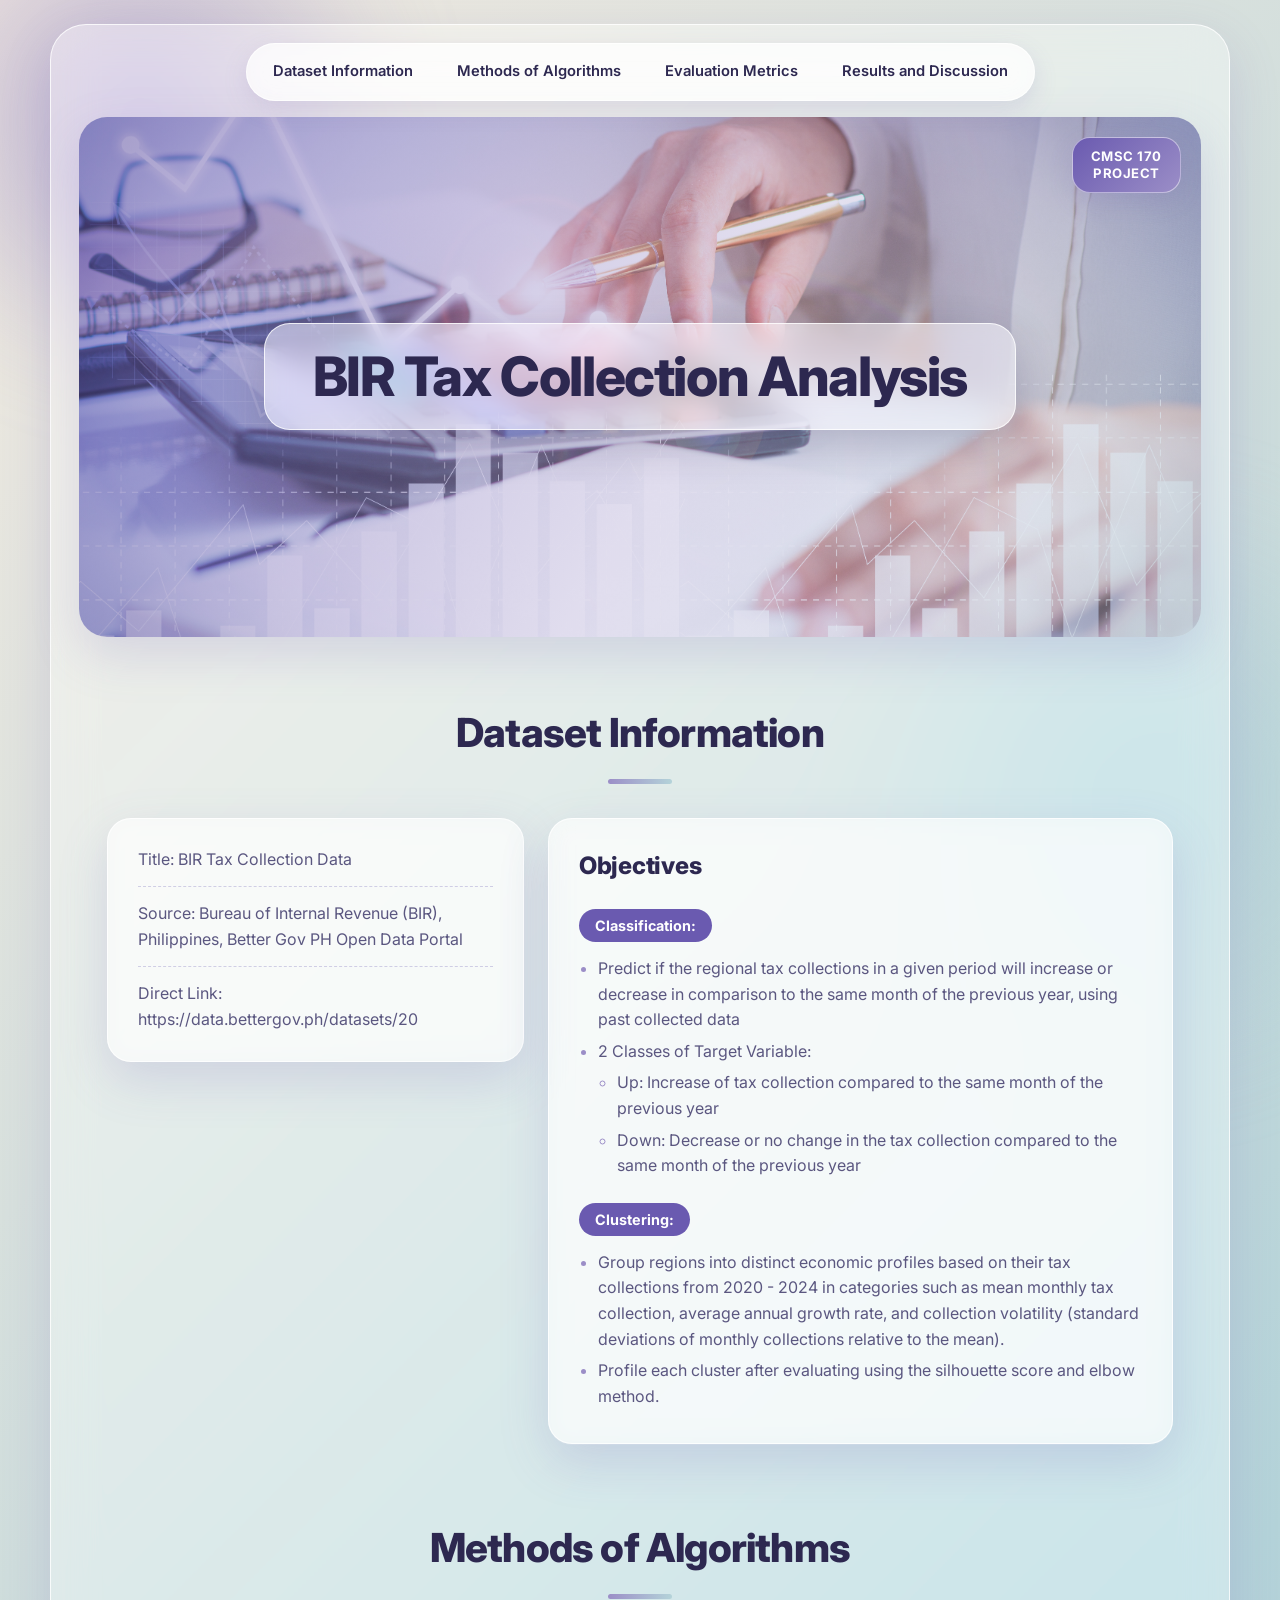
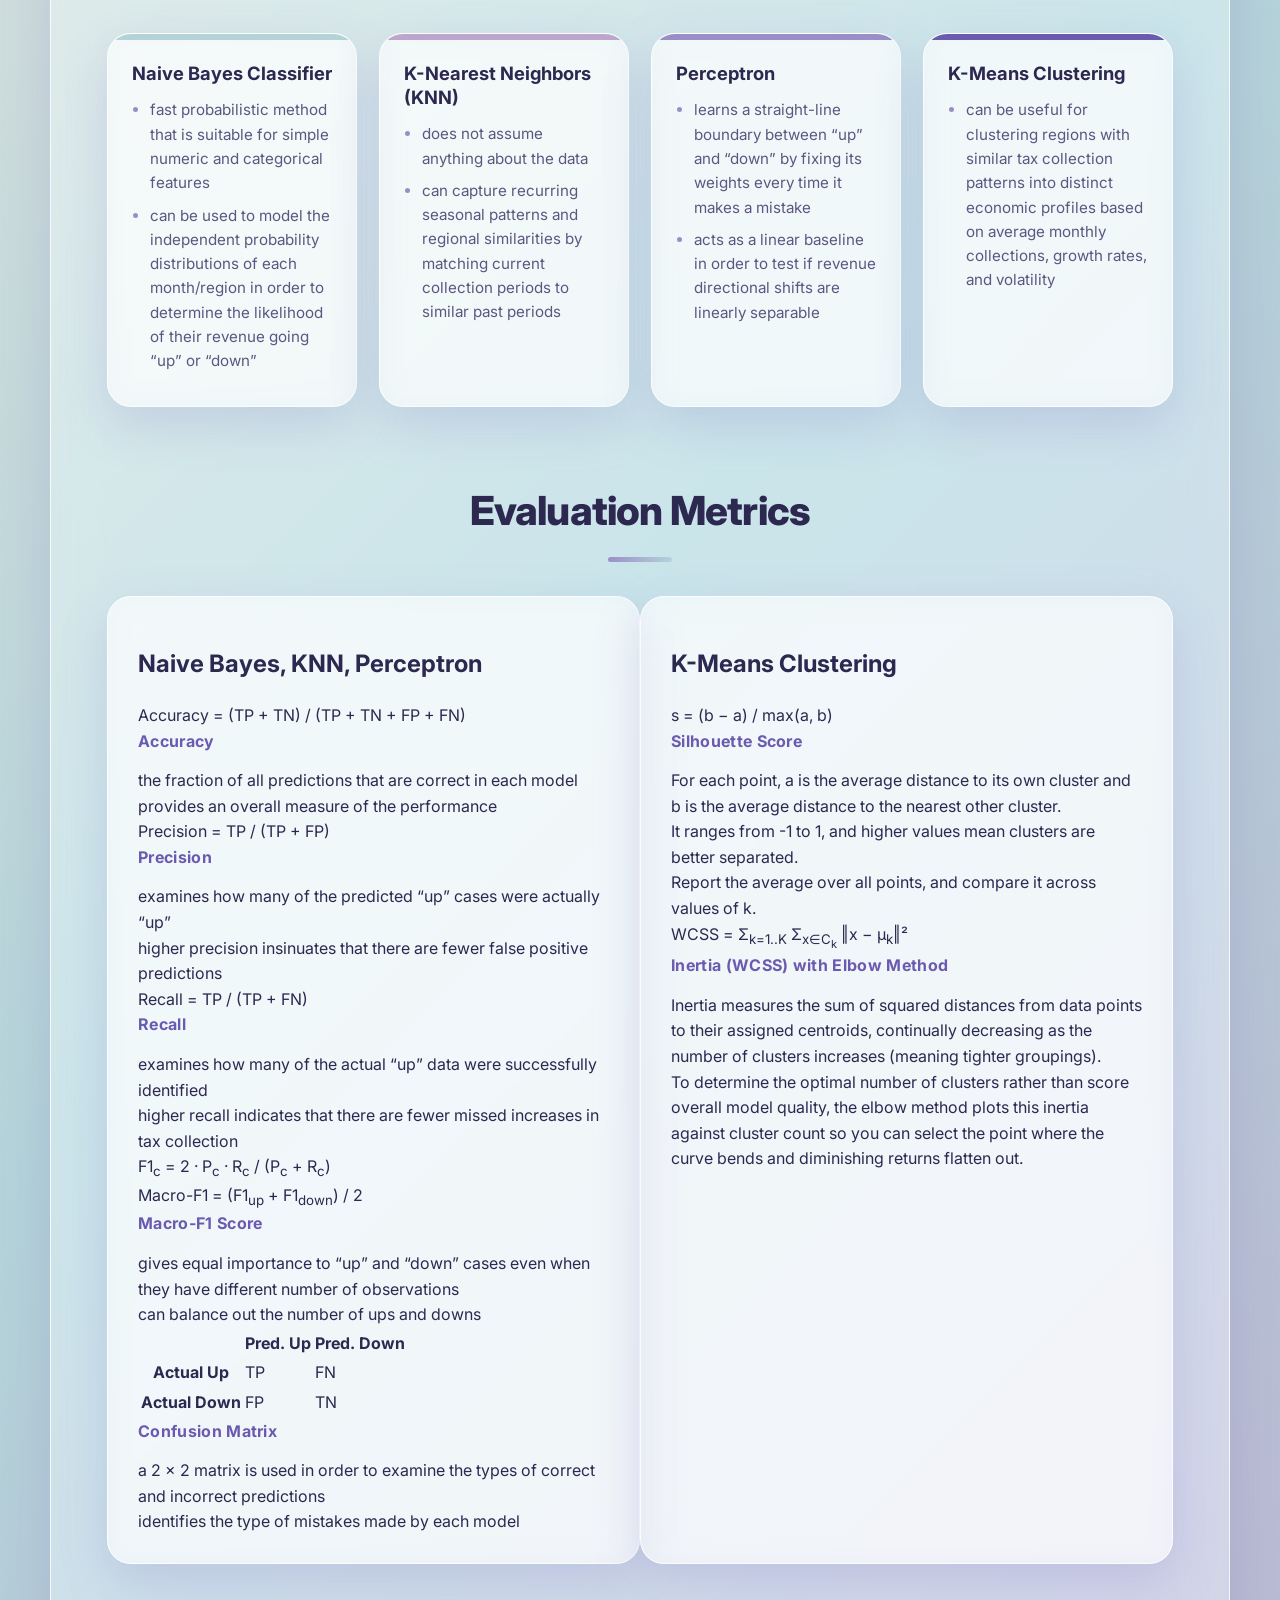
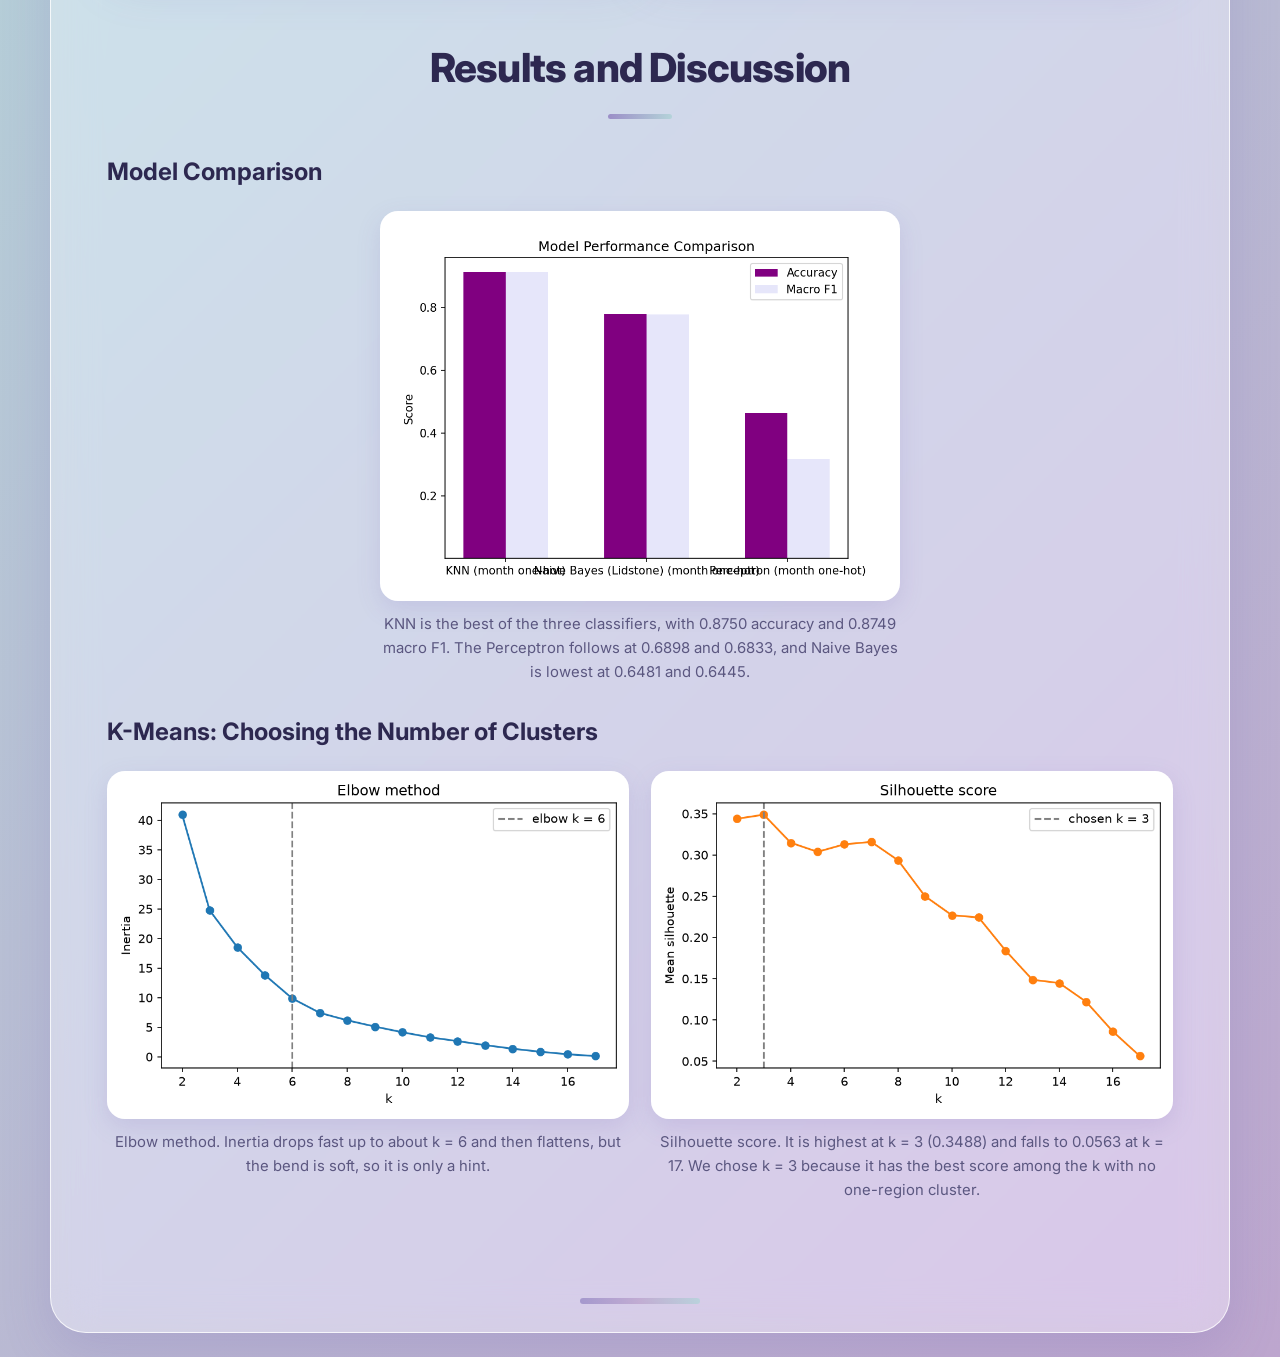
==== commit 62ec091d: "ui: fixed containers and added formulas" ====
--- a/index.html
+++ b/index.html
@@ -2,16 +2,16 @@
 <html lang = "en">
 <head> <!--headers and titles-->
     <meta charset = "UTF-8">
-    <meta name = "viewport" content = "width = device-width, initial-scale = 1.0">
-    <title>[2by2] BIR Tax Collectio Analysisn</title>
+    <meta name = "viewport" content = "width=device-width, initial-scale=1.0">
+    <title>[2by2] BIR Tax Collection Analysis</title>
     <link rel = "stylesheet" type = "text/css" href = "styles.css">
 </head>
 
-<body> 
-    <div class="glass">
+<body>
+    <div class = "glass">
     <header id = "top"> <!--header part-->
         <div class = "nav-container"> <!--navigation container-->
-            <div class = "nav-item"><a href = "#dataset">Dataset Information</a></div>
+            <div class = "nav-item"><a href = "#datasets">Dataset Information</a></div>
             <div class = "nav-item"><a href = "#methods">Methods of Algorithms</a></div>
             <div class = "nav-item"><a href = "#evaluation">Evaluation Metrics</a></div>
             <div class = "nav-item"><a href = "#results">Results and Discussion</a></div>
@@ -24,27 +24,28 @@
     </div>
 
     <div class = "buttons">
-        <a class = "btn-link" href = "" target = "_blank "> </a>
+        <a class = "btn-link" href = "" target = "_blank"> </a>
     </div>
 
     <div id = "datasets" class = "datasets">
         <h1>Dataset Information</h1>
         <div class = "dataset-grid">
             <p>Title: BIR Tax Collection Data</p>
-            <p>Source: Bureau of Internal Revenue (BIR), Philippines, Better Gov PH Open Data Portal</p> 
+            <p>Source: Bureau of Internal Revenue (BIR), Philippines, Better Gov PH Open Data Portal</p>
             <p>Direct Link: https://data.bettergov.ph/datasets/20</p>
         </div>
 
         <div class = "dataset-grid">
-            <h2>Objectives</21>
+            <h2>Objectives</h2>
             <h3>Classification:</h3>
             <ul>
-                <li>Predict if the regional tax collections in a given period will increase or decrease in comparison to the same month of the previous year, using past collected data </li>
-                <li>2 Classes of Target Variable:</li>
-                <ul>
-                    <li>Up: Increase of tax collection compared to the same month of the previous year</li>
-                    <li>Down: Decrease or no change in the tax collection compared to the same month of the previous year </li>
-                </ul>
+                <li>Predict if the regional tax collections in a given period will increase or decrease in comparison to the same month of the previous year, using past collected data</li>
+                <li>2 Classes of Target Variable:
+                    <ul>
+                        <li>Up: Increase of tax collection compared to the same month of the previous year</li>
+                        <li>Down: Decrease or no change in the tax collection compared to the same month of the previous year</li>
+                    </ul>
+                </li>
             </ul>
             <h3>Clustering:</h3>
             <ul>
@@ -53,7 +54,7 @@
             </ul>
         </div>
     </div>
-    
+
     <div id = "methods" class = "methods">
         <h1>Methods of Algorithms</h1>
         <div class = "methods-grid">
@@ -68,7 +69,7 @@
             <div class = "methods-item">
                 <h3>K-Nearest Neighbors (KNN)</h3>
                 <ul>
-                    <li>does not assume anything about the data </li>
+                    <li>does not assume anything about the data</li>
                     <li>can capture recurring seasonal patterns and regional similarities by matching current collection periods to similar past periods</li>
                 </ul>
             </div>
@@ -89,44 +90,117 @@
             </div>
         </div>
     </div>
-    
+
     <div id = "evaluation" class = "evaluation">
         <h1>Evaluation Metrics</h1>
         <div class = "eval-grid">
+
             <div class = "eval-item">
-                <ul>
-                    <li>
-                        <h4>for Naive Bayes, KNN, Perceptron</h4>
-                        <ul>
-                            <li>Accuracy</li>
-                            <li>Precision</li>
-                            <li>Recall</li>
-                            <li>Macro-F1 Score</li>
-                            <li>Confusion Matrix</li>
-                        </ul>
-                    </li>
-                </ul>
-            </div>
-        </div>
-    </div>
-    
+                <h2 class = "eval-title">Naive Bayes, KNN, Perceptron</h2>
+                <div class = "metric-grid">
+
+                    <div class = "metric">
+                        <div class = "formula">Accuracy = (TP + TN) / (TP + TN + FP + FN)</div>
+                        <h4>Accuracy</h4>
+                        <ul>
+                            <li>the fraction of all predictions that are correct in each model</li>
+                            <li>provides an overall measure of the performance</li>
+                        </ul>
+                    </div>
+
+                    <div class = "metric">
+                        <div class = "formula">Precision = TP / (TP + FP)</div>
+                        <h4>Precision</h4>
+                        <ul>
+                            <li>examines how many of the predicted “up” cases were actually “up”</li>
+                            <li>higher precision insinuates that there are fewer false positive predictions</li>
+                        </ul>
+                    </div>
+
+                    <div class = "metric">
+                        <div class = "formula">Recall = TP / (TP + FN)</div>
+                        <h4>Recall</h4>
+                        <ul>
+                            <li>examines how many of the actual “up” data were successfully identified</li>
+                            <li>higher recall indicates that there are fewer missed increases in tax collection</li>
+                        </ul>
+                    </div>
+
+                    <div class = "metric">
+                        <div class = "formula">
+                            F1<sub>c</sub> = 2 · P<sub>c</sub> · R<sub>c</sub> / (P<sub>c</sub> + R<sub>c</sub>)<br>
+                            Macro-F1 = (F1<sub>up</sub> + F1<sub>down</sub>) / 2
+                        </div>
+                        <h4>Macro-F1 Score</h4>
+                        <ul>
+                            <li>gives equal importance to “up” and “down” cases even when they have different number of observations</li>
+                            <li>can balance out the number of ups and downs</li>
+                        </ul>
+                    </div>
+
+                    <div class = "metric">
+                        <div class = "formula">
+                            <table class = "cm" aria-label = "Confusion matrix layout">
+                                <tr><th></th><th>Pred. Up</th><th>Pred. Down</th></tr>
+                                <tr><th>Actual Up</th><td>TP</td><td>FN</td></tr>
+                                <tr><th>Actual Down</th><td>FP</td><td>TN</td></tr>
+                            </table>
+                        </div>
+                        <h4>Confusion Matrix</h4>
+                        <ul>
+                            <li>a 2 x 2 matrix is used in order to examine the types of correct and incorrect predictions</li>
+                            <li>identifies the type of mistakes made by each model</li>
+                        </ul>
+                    </div>
+
+                </div>
+            </div>
+
+            <div class = "eval-item">
+                <h2 class = "eval-title">K-Means Clustering</h2>
+                <div class = "metric-grid">
+
+                    <div class = "metric">
+                        <div class = "formula">s = (b − a) / max(a, b)</div>
+                        <h4>Silhouette Score</h4>
+                        <ul>
+                            <li>For each point, a is the average distance to its own cluster and b is the average distance to the nearest other cluster.</li>
+                            <li>It ranges from -1 to 1, and higher values mean clusters are better separated.</li>
+                            <li>Report the average over all points, and compare it across values of k.</li>
+                        </ul>
+                    </div>
+
+                    <div class = "metric">
+                        <div class = "formula">WCSS = Σ<sub>k=1..K</sub> Σ<sub>x∈C<sub>k</sub></sub> ‖x − μ<sub>k</sub>‖²</div>
+                        <h4>Inertia (WCSS) with Elbow Method</h4>
+                        <ul>
+                            <li>Inertia measures the sum of squared distances from data points to their assigned centroids, continually decreasing as the number of clusters increases (meaning tighter groupings).</li>
+                            <li>To determine the optimal number of clusters rather than score overall model quality, the elbow method plots this inertia against cluster count so you can select the point where the curve bends and diminishing returns flatten out.</li>
+                        </ul>
+                    </div>
+
+                </div>
+            </div>
+        </div>
+    </div>
+
     <div id = "results" class = "results">
         <h1>Results and Discussion</h1>
 
         <h2>Model Comparison</h2>
         <figure class = "figure single">
-            <img src = "milestone03/results/graphs/model_performance.png" alt = "Accuracy and macro F1 of KNN, Naive Bayes and Perceptron">
+            <img src = "milestone03/results/graphs/model_performance.png" alt="Accuracy and macro F1 of KNN, Naive Bayes and Perceptron">
             <figcaption>KNN is the best of the three classifiers, with 0.8750 accuracy and 0.8749 macro F1. The Perceptron follows at 0.6898 and 0.6833, and Naive Bayes is lowest at 0.6481 and 0.6445.</figcaption>
         </figure>
 
         <h2>K-Means: Choosing the Number of Clusters</h2>
         <div class = "figure-row">
             <figure class = "figure">
-                <img src = "milestone03/results/graphs/elbow_method_region.png" alt = "Elbow method for k from 2 to 17, elbow at k = 6">
+                <img src = "milestone03/results/graphs/elbow_method_region.png" alt="Elbow method for k from 2 to 17, elbow at k = 6">
                 <figcaption>Elbow method. Inertia drops fast up to about k = 6 and then flattens, but the bend is soft, so it is only a hint.</figcaption>
             </figure>
             <figure class = "figure">
-                <img src = "milestone03/results/graphs/silhouette_by_k_region.png" alt = "Mean silhouette score for k from 2 to 17, highest at k = 3">
+                <img src = "milestone03/results/graphs/silhouette_by_k_region.png" alt="Mean silhouette score for k from 2 to 17, highest at k = 3">
                 <figcaption>Silhouette score. It is highest at k = 3 (0.3488) and falls to 0.0563 at k = 17. We chose k = 3 because it has the best score among the k with no one-region cluster.</figcaption>
             </figure>
         </div>
--- a/styles.css
+++ b/styles.css
@@ -514,15 +514,20 @@
     margin: 0;
 }
 
-/* keeps the graphs small so they do not fill the whole page */
-.figure img {
-    width: 100%;
-    max-width: 460px;
+.results .figure img {
+    display: block;
+    width: auto;
+    height: auto;
+    max-width: 100%;
+    max-height: 45vh;
     margin: 0 auto;
-}
-
-.figure.single img {
-    max-width: 420px;
+    object-fit: contain;
+}
+
+/* the single model-comparison chart gets a little more room */
+.results .figure.single img {
+    max-width: min(100%, 520px);
+    max-height: 50vh;
 }
 
 .figure figcaption {
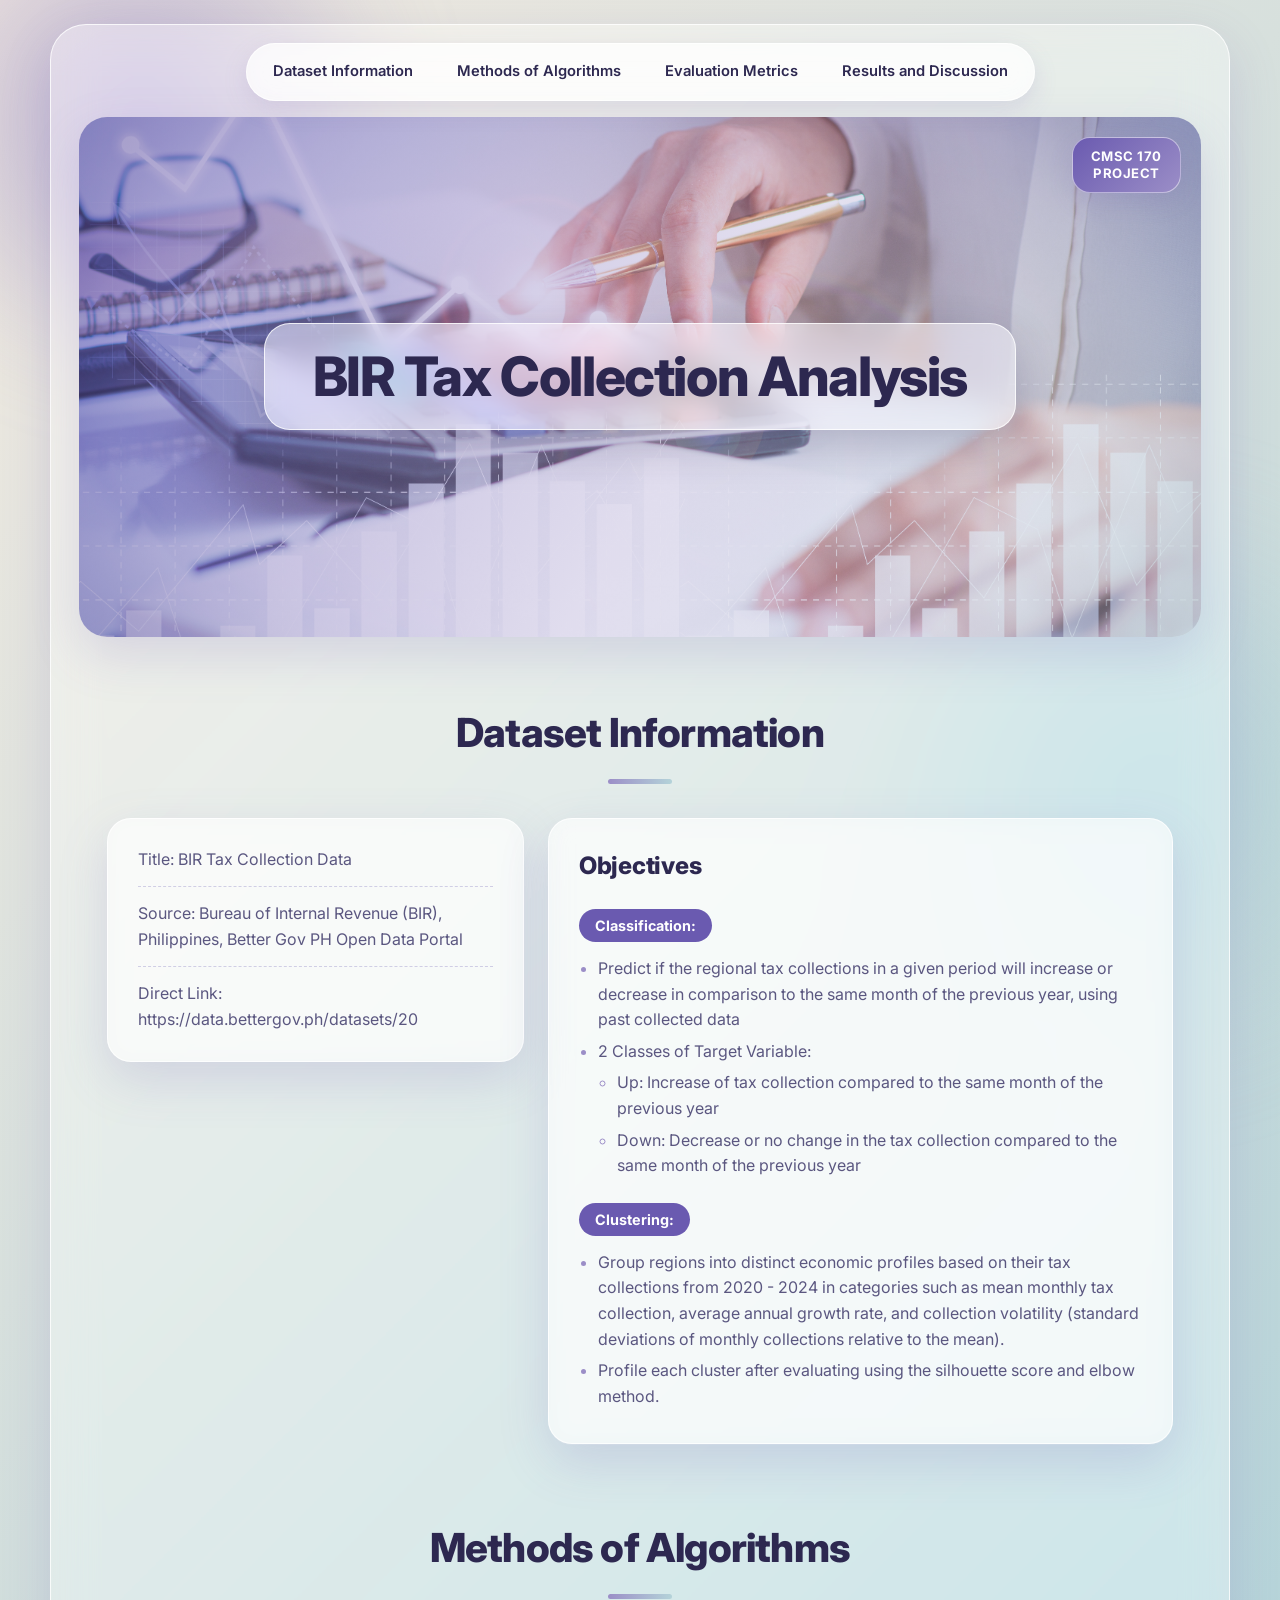
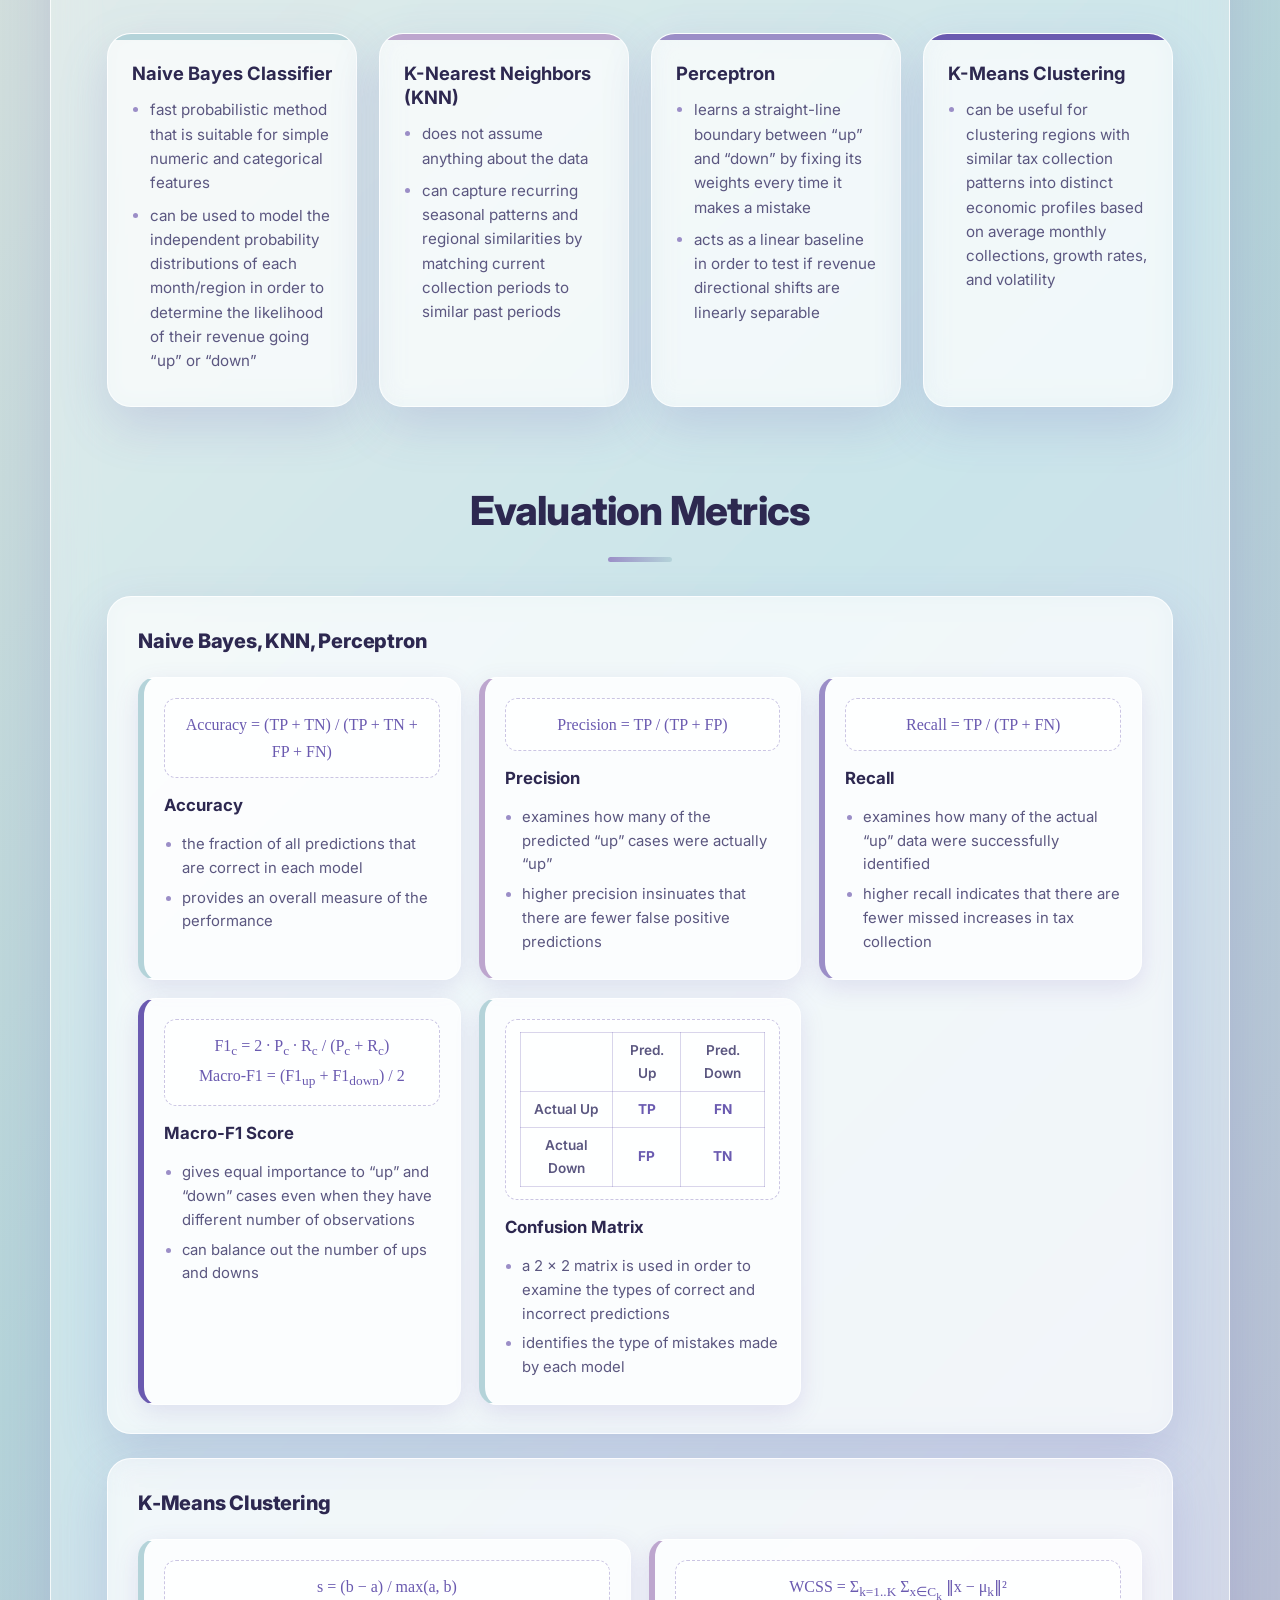
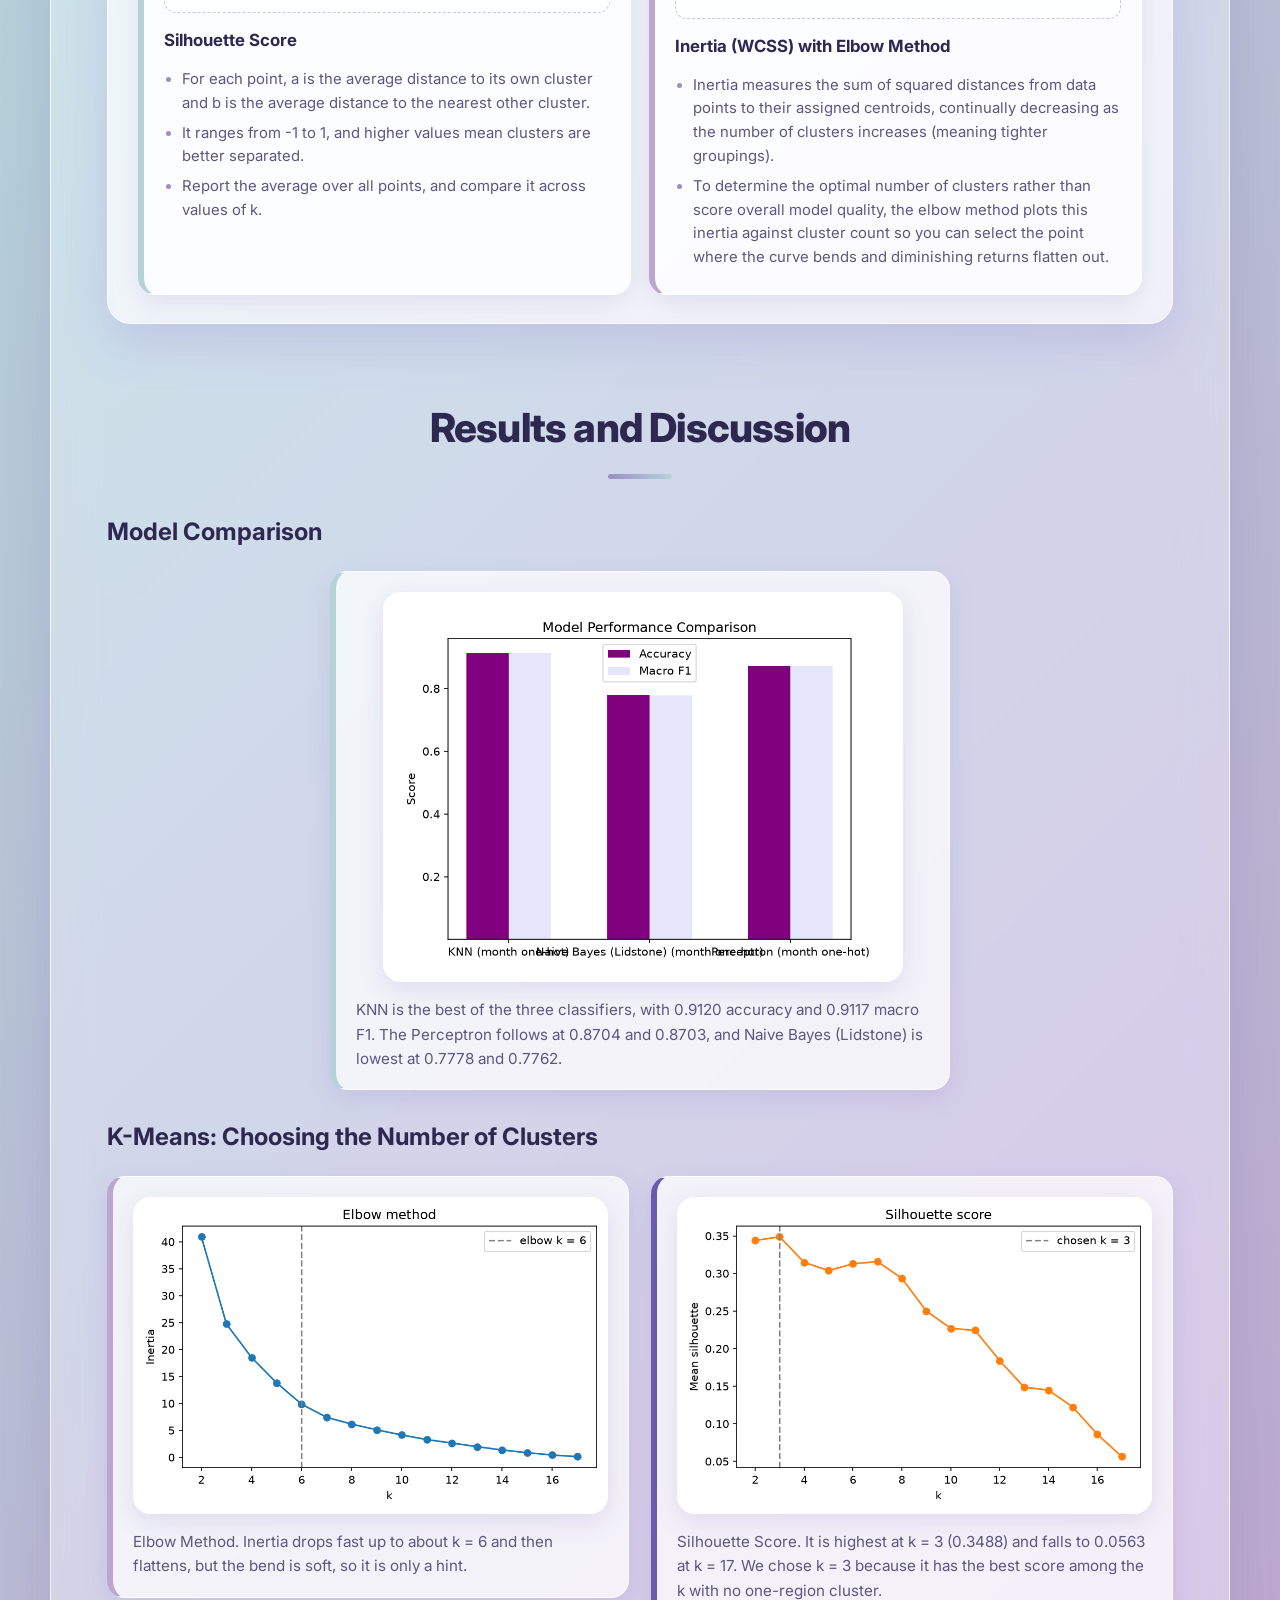
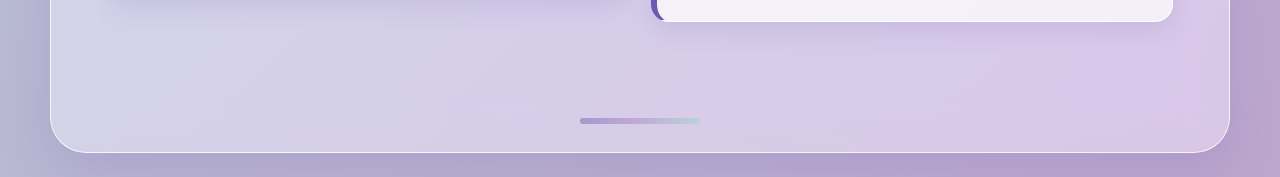
==== commit 9a81c444: "chore: fixed result details" ====
--- a/index.html
+++ b/index.html
@@ -190,18 +190,18 @@
         <h2>Model Comparison</h2>
         <figure class = "figure single">
             <img src = "milestone03/results/graphs/model_performance.png" alt="Accuracy and macro F1 of KNN, Naive Bayes and Perceptron">
-            <figcaption>KNN is the best of the three classifiers, with 0.8750 accuracy and 0.8749 macro F1. The Perceptron follows at 0.6898 and 0.6833, and Naive Bayes is lowest at 0.6481 and 0.6445.</figcaption>
+            <figcaption>KNN is the best of the three classifiers, with 0.9120 accuracy and 0.9117 macro F1. The Perceptron follows at 0.8704 and 0.8703, and Naive Bayes (Lidstone) is lowest at 0.7778 and 0.7762.</figcaption>
         </figure>
 
         <h2>K-Means: Choosing the Number of Clusters</h2>
         <div class = "figure-row">
             <figure class = "figure">
                 <img src = "milestone03/results/graphs/elbow_method_region.png" alt="Elbow method for k from 2 to 17, elbow at k = 6">
-                <figcaption>Elbow method. Inertia drops fast up to about k = 6 and then flattens, but the bend is soft, so it is only a hint.</figcaption>
+                <figcaption>Elbow Method. Inertia drops fast up to about k = 6 and then flattens, but the bend is soft, so it is only a hint.</figcaption>
             </figure>
             <figure class = "figure">
                 <img src = "milestone03/results/graphs/silhouette_by_k_region.png" alt="Mean silhouette score for k from 2 to 17, highest at k = 3">
-                <figcaption>Silhouette score. It is highest at k = 3 (0.3488) and falls to 0.0563 at k = 17. We chose k = 3 because it has the best score among the k with no one-region cluster.</figcaption>
+                <figcaption>Silhouette Score. It is highest at k = 3 (0.3488) and falls to 0.0563 at k = 17. We chose k = 3 because it has the best score among the k with no one-region cluster.</figcaption>
             </figure>
         </div>
     </div>
--- a/styles.css
+++ b/styles.css
@@ -402,44 +402,110 @@
 /* ---------- evaluation metrics ---------- */
 .eval-grid {
     display: flex;
-    justify-content: center;
+    flex-direction: column;
+    gap: 24px;
 }
 
 .eval-item {
     width: 100%;
-    max-width: 760px;
     padding: 28px 30px;
 }
 
-.eval-item ul {
+.eval-title {
+    margin: 0 0 20px;
+    font-size: 1.25rem;
+    font-weight: 800;
+    letter-spacing: -0.01em;
+    color: var(--ink);
+}
+
+.metric-grid {
+    display: grid;
+    grid-template-columns: repeat(auto-fit, minmax(260px, 1fr));
+    gap: 18px;
+}
+
+.metric {
+    display: flex;
+    flex-direction: column;
+    padding: 20px 20px 18px;
+    background: var(--glass-strong);
+    border: 1px solid var(--glass-border);
+    border-left: 6px solid var(--purple);
+    border-radius: 18px;
+    box-shadow: var(--shadow-small);
+    transition: transform 0.25s ease, box-shadow 0.25s ease;
+}
+
+.metric:hover {
+    transform: translateY(-5px);
+    box-shadow: 0 24px 56px rgba(106, 90, 176, 0.26);
+}
+
+.metric:nth-child(5n + 1) { border-left-color: var(--teal); }
+.metric:nth-child(5n + 2) { border-left-color: var(--lavender); }
+.metric:nth-child(5n + 3) { border-left-color: var(--purple); }
+.metric:nth-child(5n + 4) { border-left-color: var(--purple-deep); }
+.metric:nth-child(5n + 5) { border-left-color: var(--teal); }
+
+.formula {
+    margin: 0 0 14px;
+    padding: 12px 14px;
+    font-family: "Cambria Math", "STIX Two Math", "Times New Roman", serif;
+    font-size: 1rem;
+    line-height: 1.7;
+    text-align: center;
+    color: var(--purple-deep);
+    background: rgba(255, 255, 255, 0.7);
+    border: 1px dashed rgba(106, 90, 176, 0.35);
+    border-radius: 12px;
+    overflow-x: auto;
+}
+
+.metric h4 {
+    margin: 0 0 8px;
+    font-size: 1.05rem;
+    font-weight: 700;
+    color: var(--ink);
+}
+
+.metric ul {
     margin: 0;
-    padding: 0;
-    list-style: none;
-}
-
-.eval-item h4 {
-    margin: 0 0 14px;
-    font-size: 1rem;
+    padding-left: 1.1rem;
+    font-size: 0.93rem;
+    color: var(--ink-soft);
+}
+
+.metric li {
+    margin: 6px 0;
+}
+
+.metric li::marker {
+    color: var(--purple);
+}
+
+/* confusion matrix inside the formula box */
+.cm {
+    width: 100%;
+    border-collapse: collapse;
+    font-family: "Inter", system-ui, sans-serif;
+    font-size: 0.85rem;
+}
+
+.cm th,
+.cm td {
+    padding: 6px 8px;
+    border: 1px solid rgba(106, 90, 176, 0.25);
+}
+
+.cm th {
+    font-weight: 600;
+    color: var(--ink-soft);
+}
+
+.cm td {
     font-weight: 700;
-    letter-spacing: 0.02em;
     color: var(--purple-deep);
-}
-
-/* metrics as chips */
-.eval-item ul ul {
-    display: flex;
-    flex-wrap: wrap;
-    gap: 10px;
-}
-
-.eval-item ul ul li {
-    padding: 8px 18px;
-    font-size: 0.92rem;
-    font-weight: 600;
-    color: var(--ink);
-    background: linear-gradient(135deg, rgba(180, 211, 217, 0.85), rgba(189, 166, 206, 0.85));
-    border: 1px solid var(--glass-border);
-    border-radius: 999px;
 }
 
 /* ---------- results (for the content added later) ---------- */
@@ -507,12 +573,29 @@
 
 .figure {
     margin: 0 auto 28px;
-    text-align: center;
+    padding: 20px 20px 18px;
+    text-align: left;
+    background: var(--glass-strong);
+    border: 1px solid var(--glass-border);
+    border-left: 6px solid var(--purple);
+    border-radius: 18px;
+    box-shadow: var(--shadow-small);
+    transition: transform 0.25s ease, box-shadow 0.25s ease;
+}
+
+.figure:hover {
+    transform: translateY(-5px);
+    box-shadow: 0 24px 56px rgba(106, 90, 176, 0.26);
 }
 
 .figure-row .figure {
     margin: 0;
 }
+
+/* a different palette color on the left edge of each card */
+.figure.single                      { border-left-color: var(--teal); }
+.figure-row .figure:nth-child(1)    { border-left-color: var(--lavender); }
+.figure-row .figure:nth-child(2)    { border-left-color: var(--purple-deep); }
 
 .results .figure img {
     display: block;
@@ -524,16 +607,19 @@
     object-fit: contain;
 }
 
-/* the single model-comparison chart gets a little more room */
+.figure.single {
+    max-width: 620px;
+}
+
 .results .figure.single img {
     max-width: min(100%, 520px);
     max-height: 50vh;
 }
 
 .figure figcaption {
-    max-width: 520px;
-    margin: 12px auto 0;
-    font-size: 0.93rem;
+    max-width: none;
+    margin: 16px 0 0;
+    font-size: 0.95rem;
     color: var(--ink-soft);
 }
 
@@ -617,4 +703,4 @@
     * {
         transition: none !important;
     }
-}+}
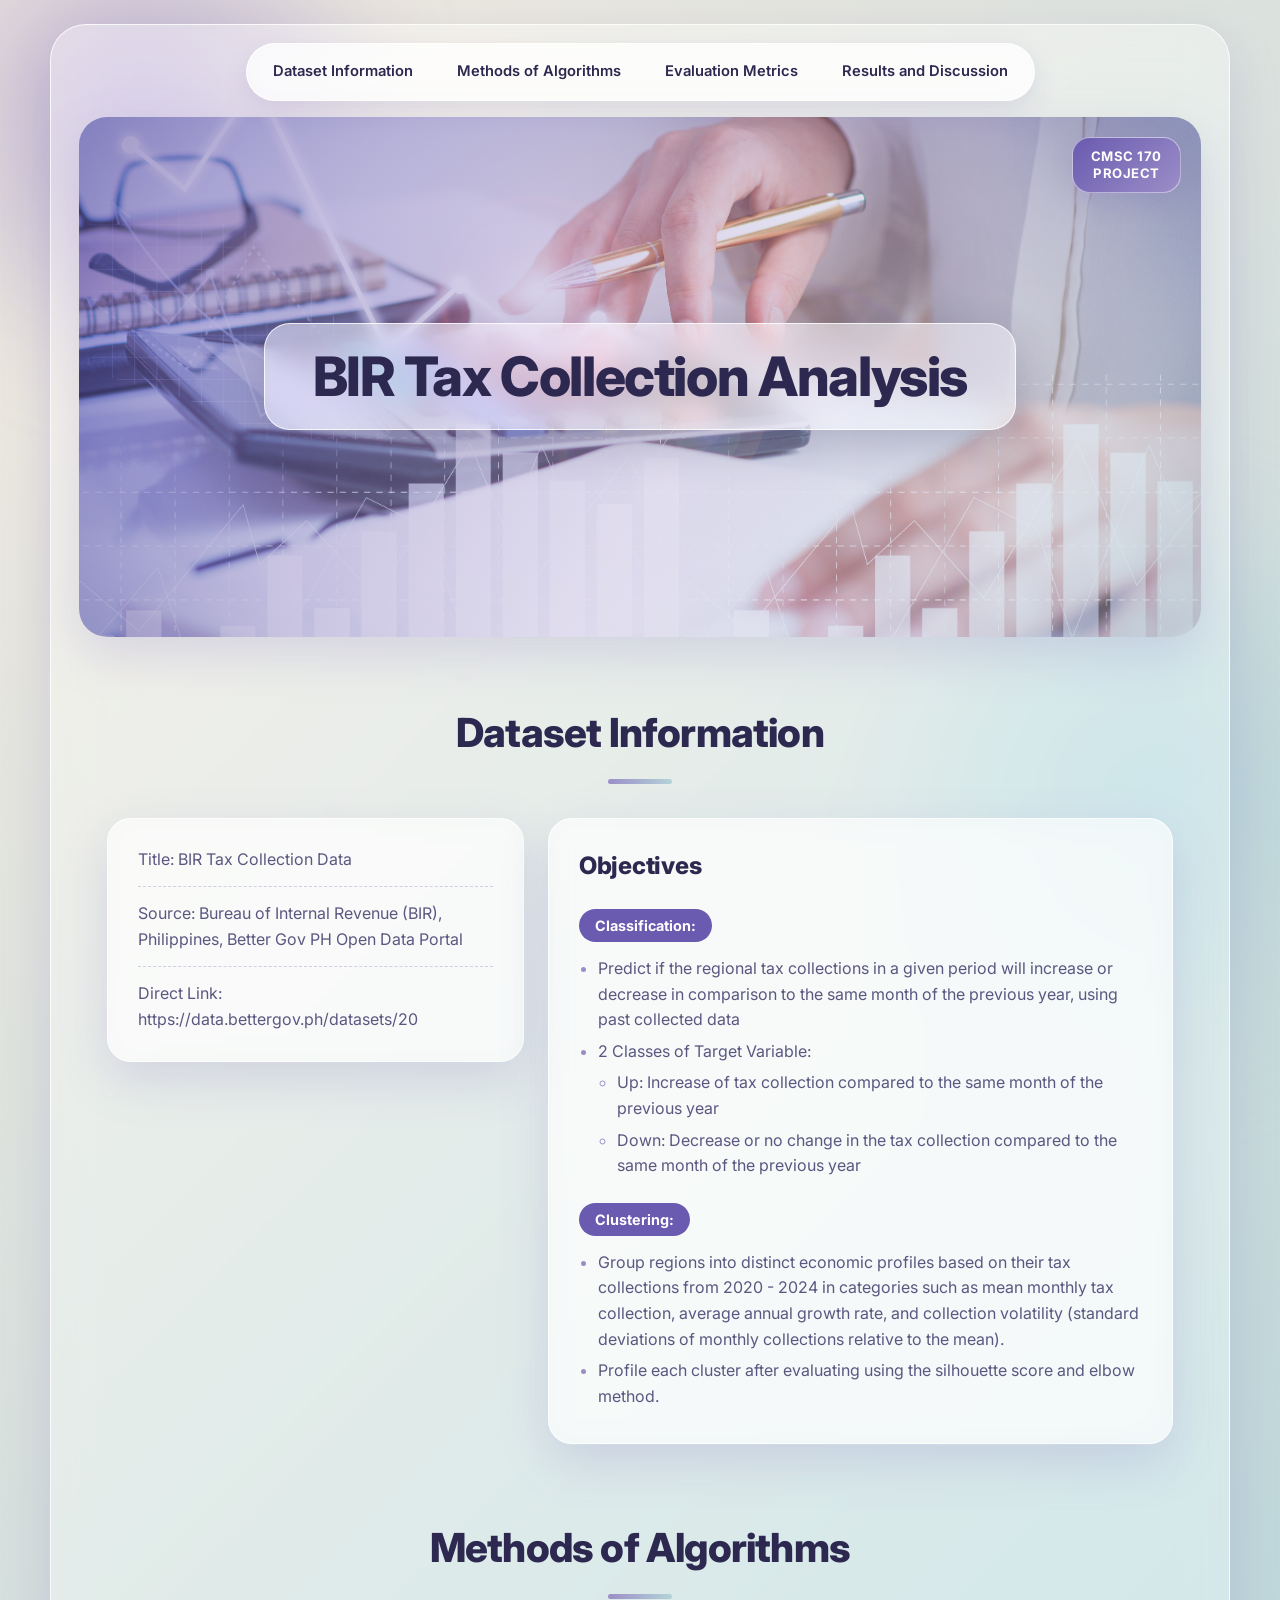
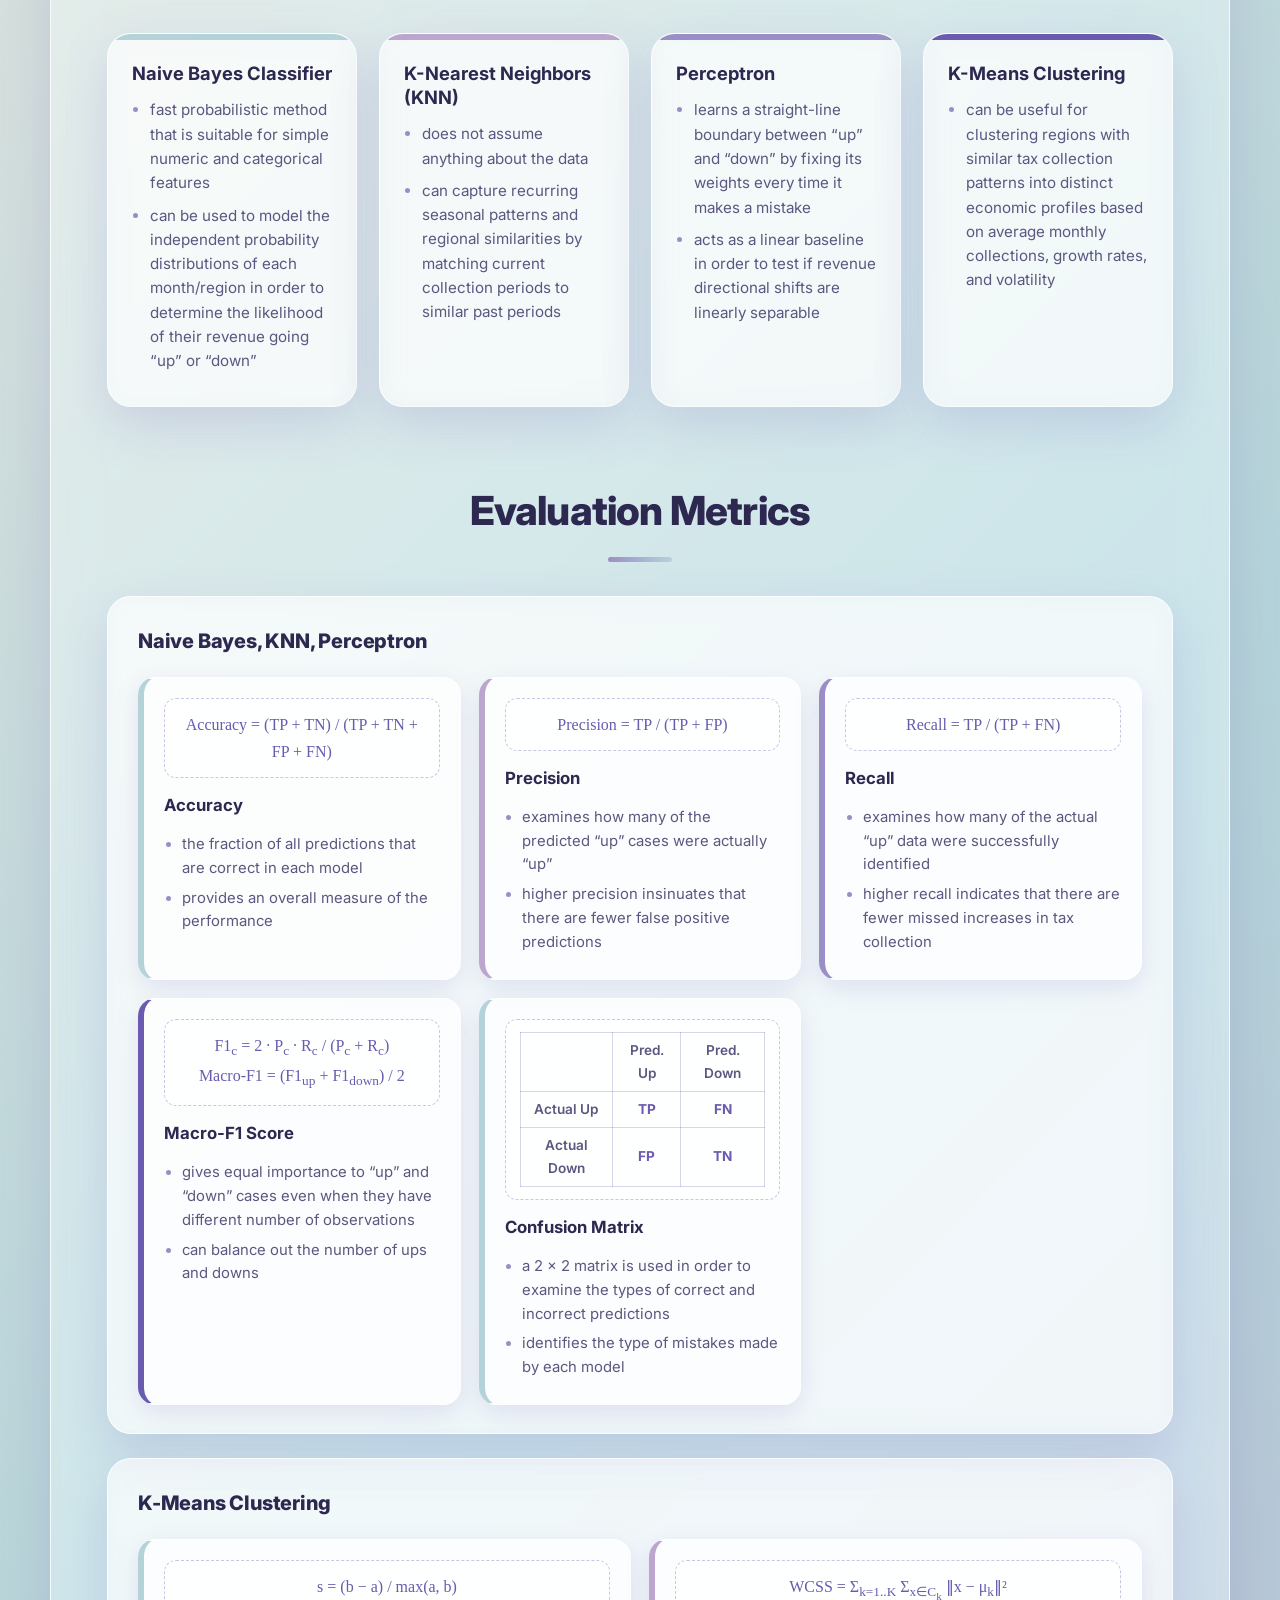
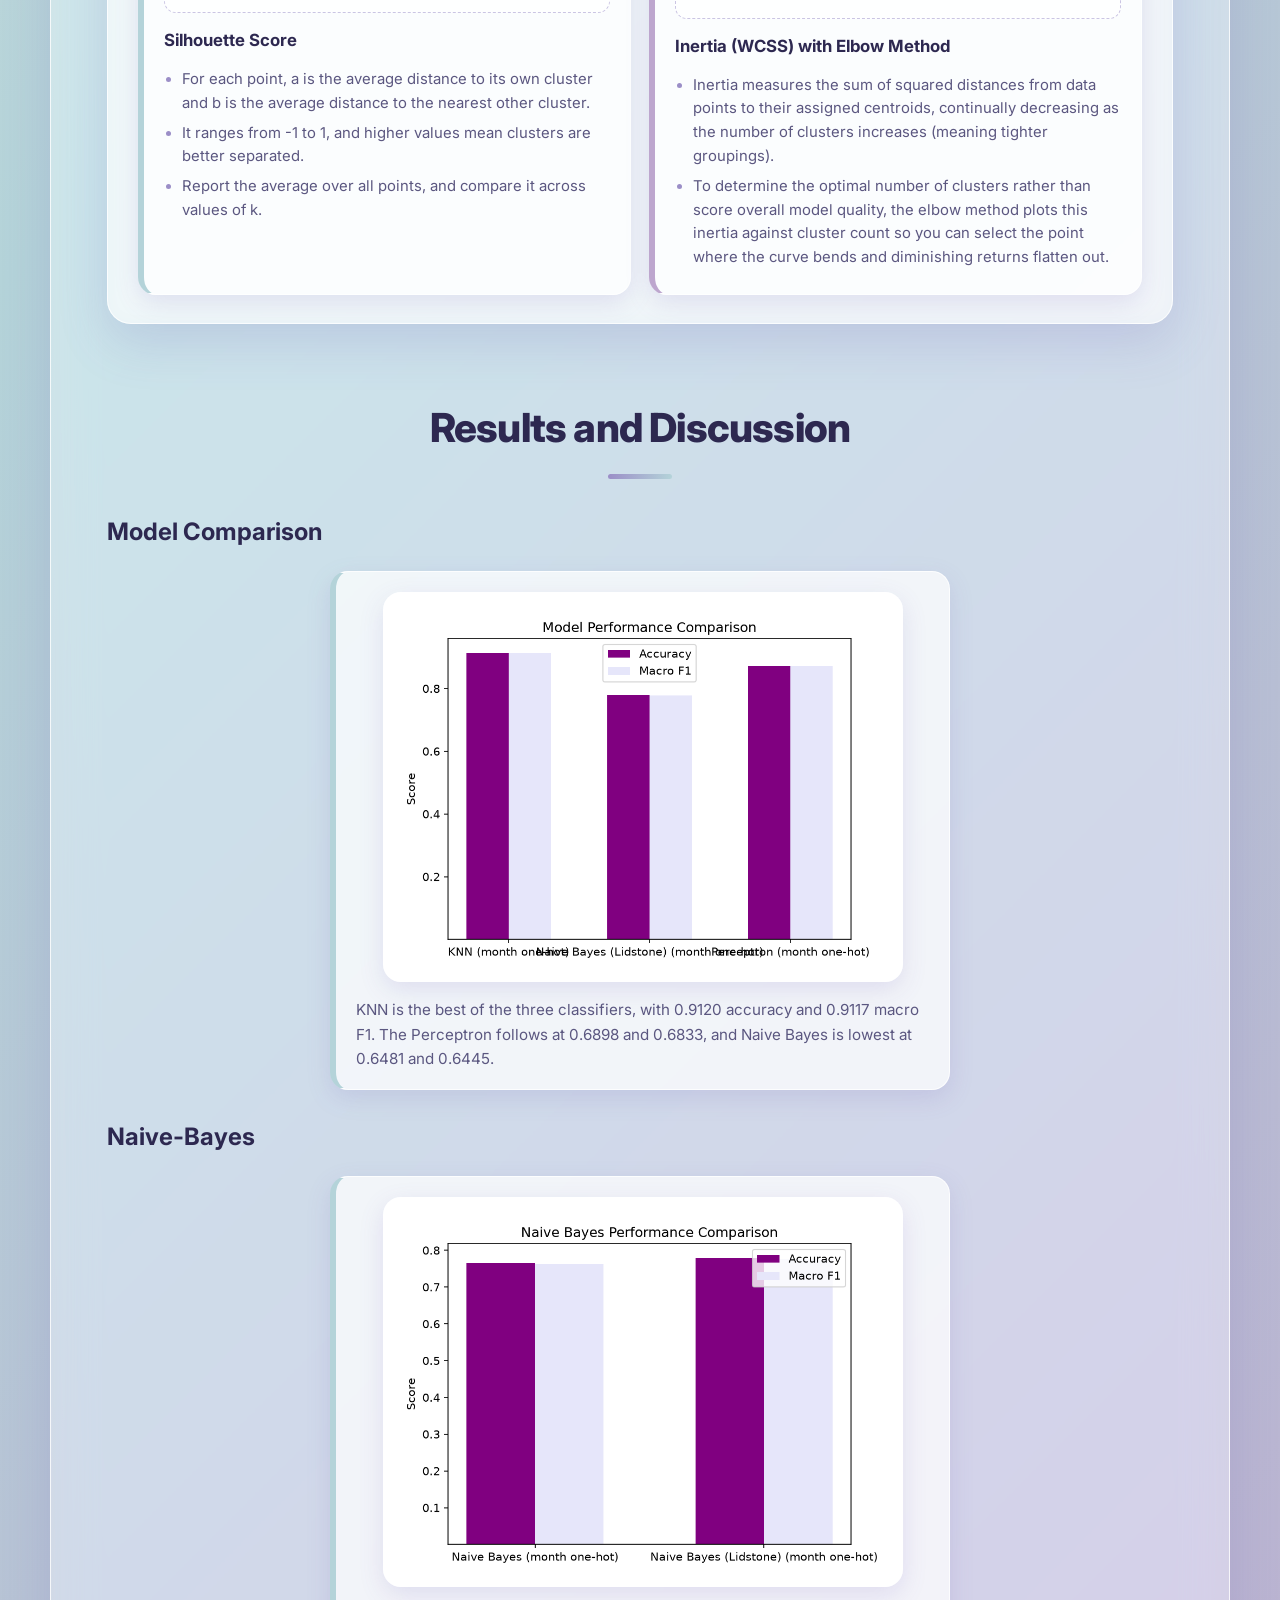
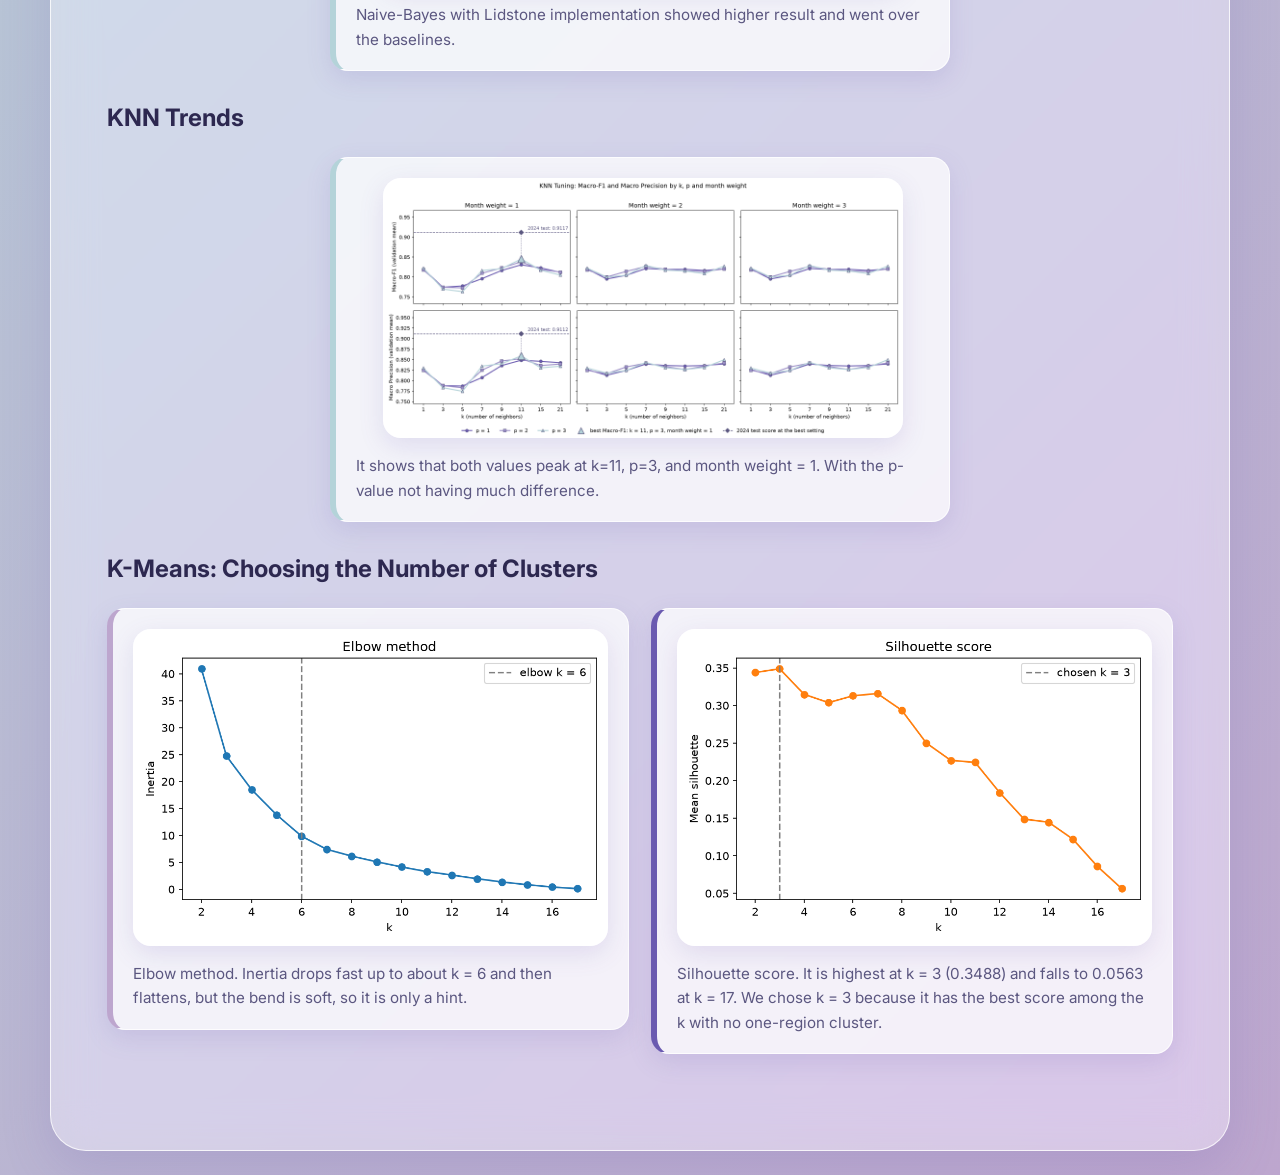
==== commit 15aba4bd: "index" ====
--- a/index.html
+++ b/index.html
@@ -190,25 +190,33 @@
         <h2>Model Comparison</h2>
         <figure class = "figure single">
             <img src = "milestone03/results/graphs/model_performance.png" alt="Accuracy and macro F1 of KNN, Naive Bayes and Perceptron">
-            <figcaption>KNN is the best of the three classifiers, with 0.9120 accuracy and 0.9117 macro F1. The Perceptron follows at 0.8704 and 0.8703, and Naive Bayes (Lidstone) is lowest at 0.7778 and 0.7762.</figcaption>
+            <figcaption>KNN is the best of the three classifiers, with 0.9120 accuracy and 0.9117 macro F1. The Perceptron follows at 0.6898 and 0.6833, and Naive Bayes is lowest at 0.6481 and 0.6445.</figcaption>
+        </figure>
+
+        <h2>Naive-Bayes</h2>
+        <figure class = "figure single">
+            <img src = "milestone03/results/graphs/model_naivebayes.png" alt="Performance of Naive-Bayes model with a bar graph">
+            <figcaption>Naive-Bayes with Lidstone implementation showed higher result and went over the baselines.</figcaption>
+        </figure>
+
+        <h2>KNN Trends</h2>
+        <figure class = "figure single">
+            <img src = "milestone03/results/graphs/knn_tuning_month_onehot.png" alt="KNN graph trends on Macro-F1 and Precision ocross k, p, and month weight.">
+            <figcaption>It shows that both values peak at k=11, p=3, and month weight = 1. With the p-value not having much difference. </figcaption>
         </figure>
 
         <h2>K-Means: Choosing the Number of Clusters</h2>
         <div class = "figure-row">
             <figure class = "figure">
                 <img src = "milestone03/results/graphs/elbow_method_region.png" alt="Elbow method for k from 2 to 17, elbow at k = 6">
-                <figcaption>Elbow Method. Inertia drops fast up to about k = 6 and then flattens, but the bend is soft, so it is only a hint.</figcaption>
+                <figcaption>Elbow method. Inertia drops fast up to about k = 6 and then flattens, but the bend is soft, so it is only a hint.</figcaption>
             </figure>
             <figure class = "figure">
                 <img src = "milestone03/results/graphs/silhouette_by_k_region.png" alt="Mean silhouette score for k from 2 to 17, highest at k = 3">
-                <figcaption>Silhouette Score. It is highest at k = 3 (0.3488) and falls to 0.0563 at k = 17. We chose k = 3 because it has the best score among the k with no one-region cluster.</figcaption>
+                <figcaption>Silhouette score. It is highest at k = 3 (0.3488) and falls to 0.0563 at k = 17. We chose k = 3 because it has the best score among the k with no one-region cluster.</figcaption>
             </figure>
         </div>
     </div>
-
-    <footer id = "bottom">
-
-    </footer>
 </div>
 </body>
 </html>
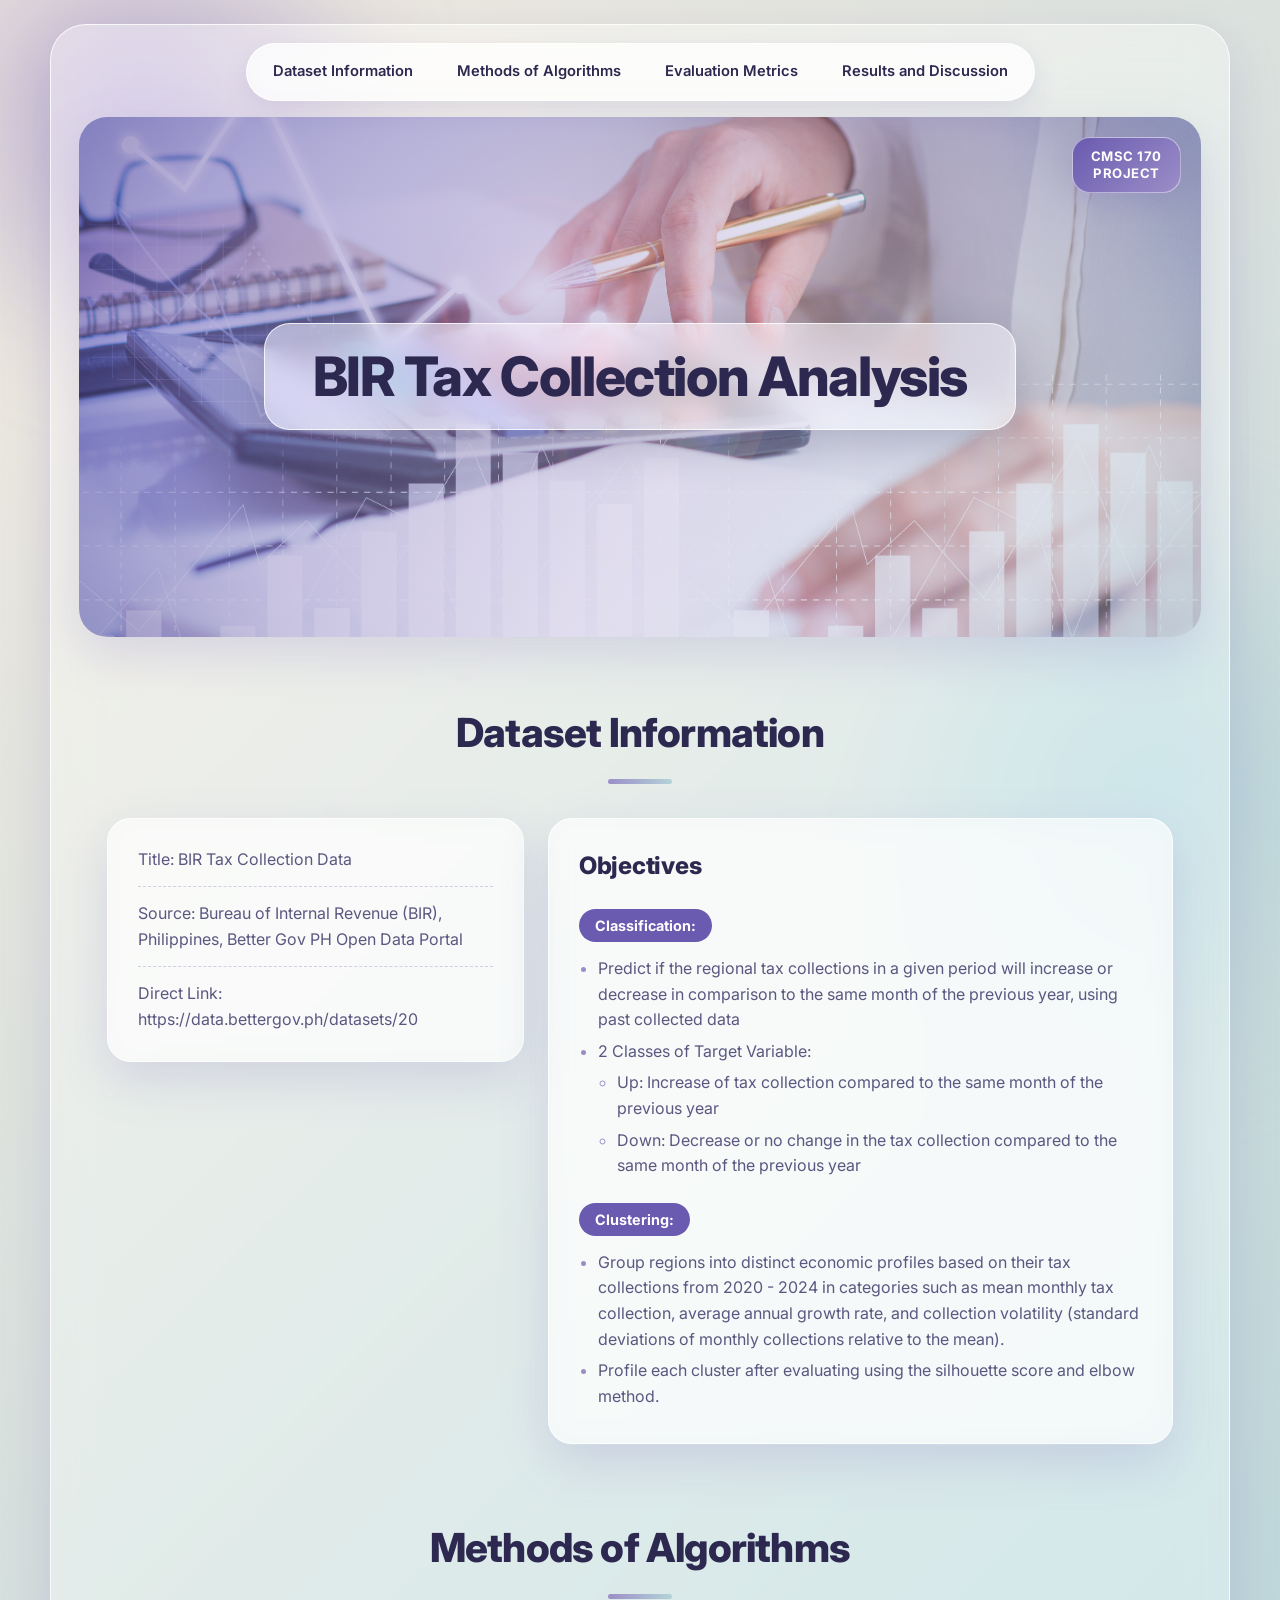
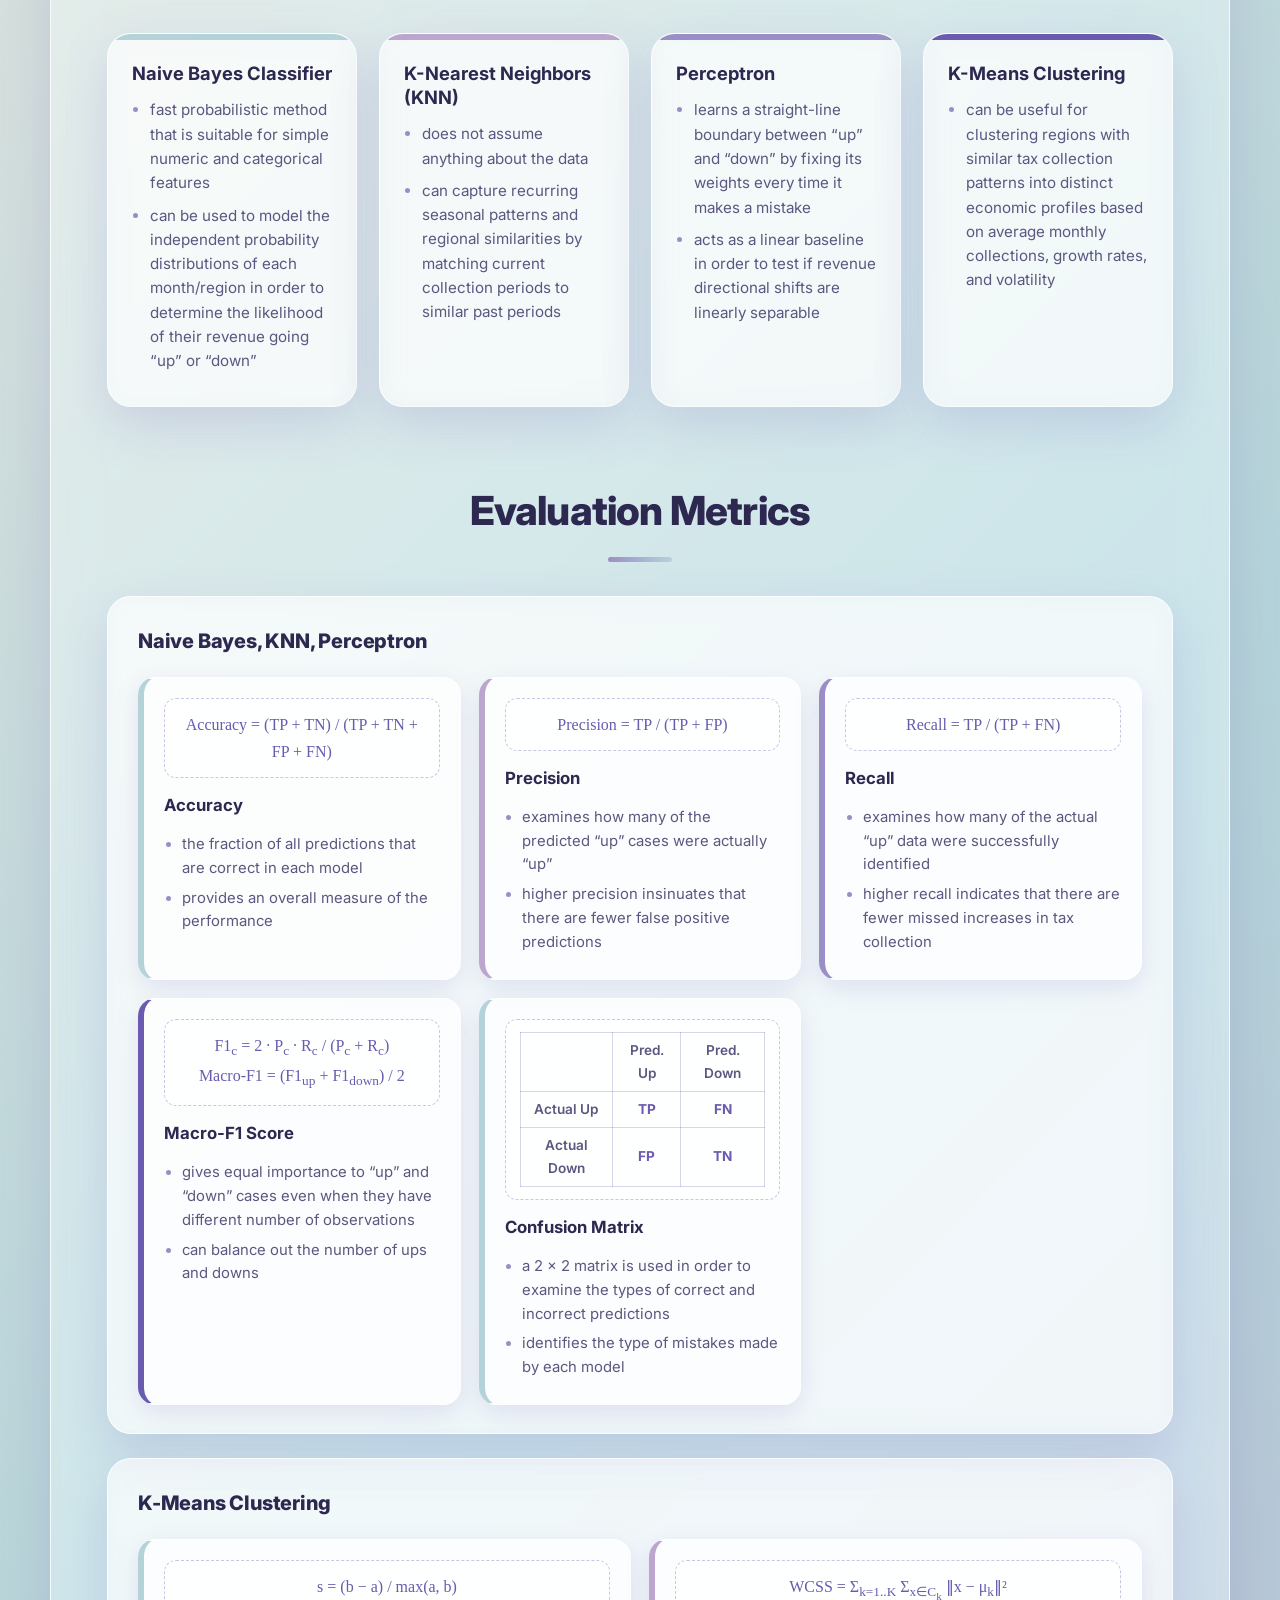
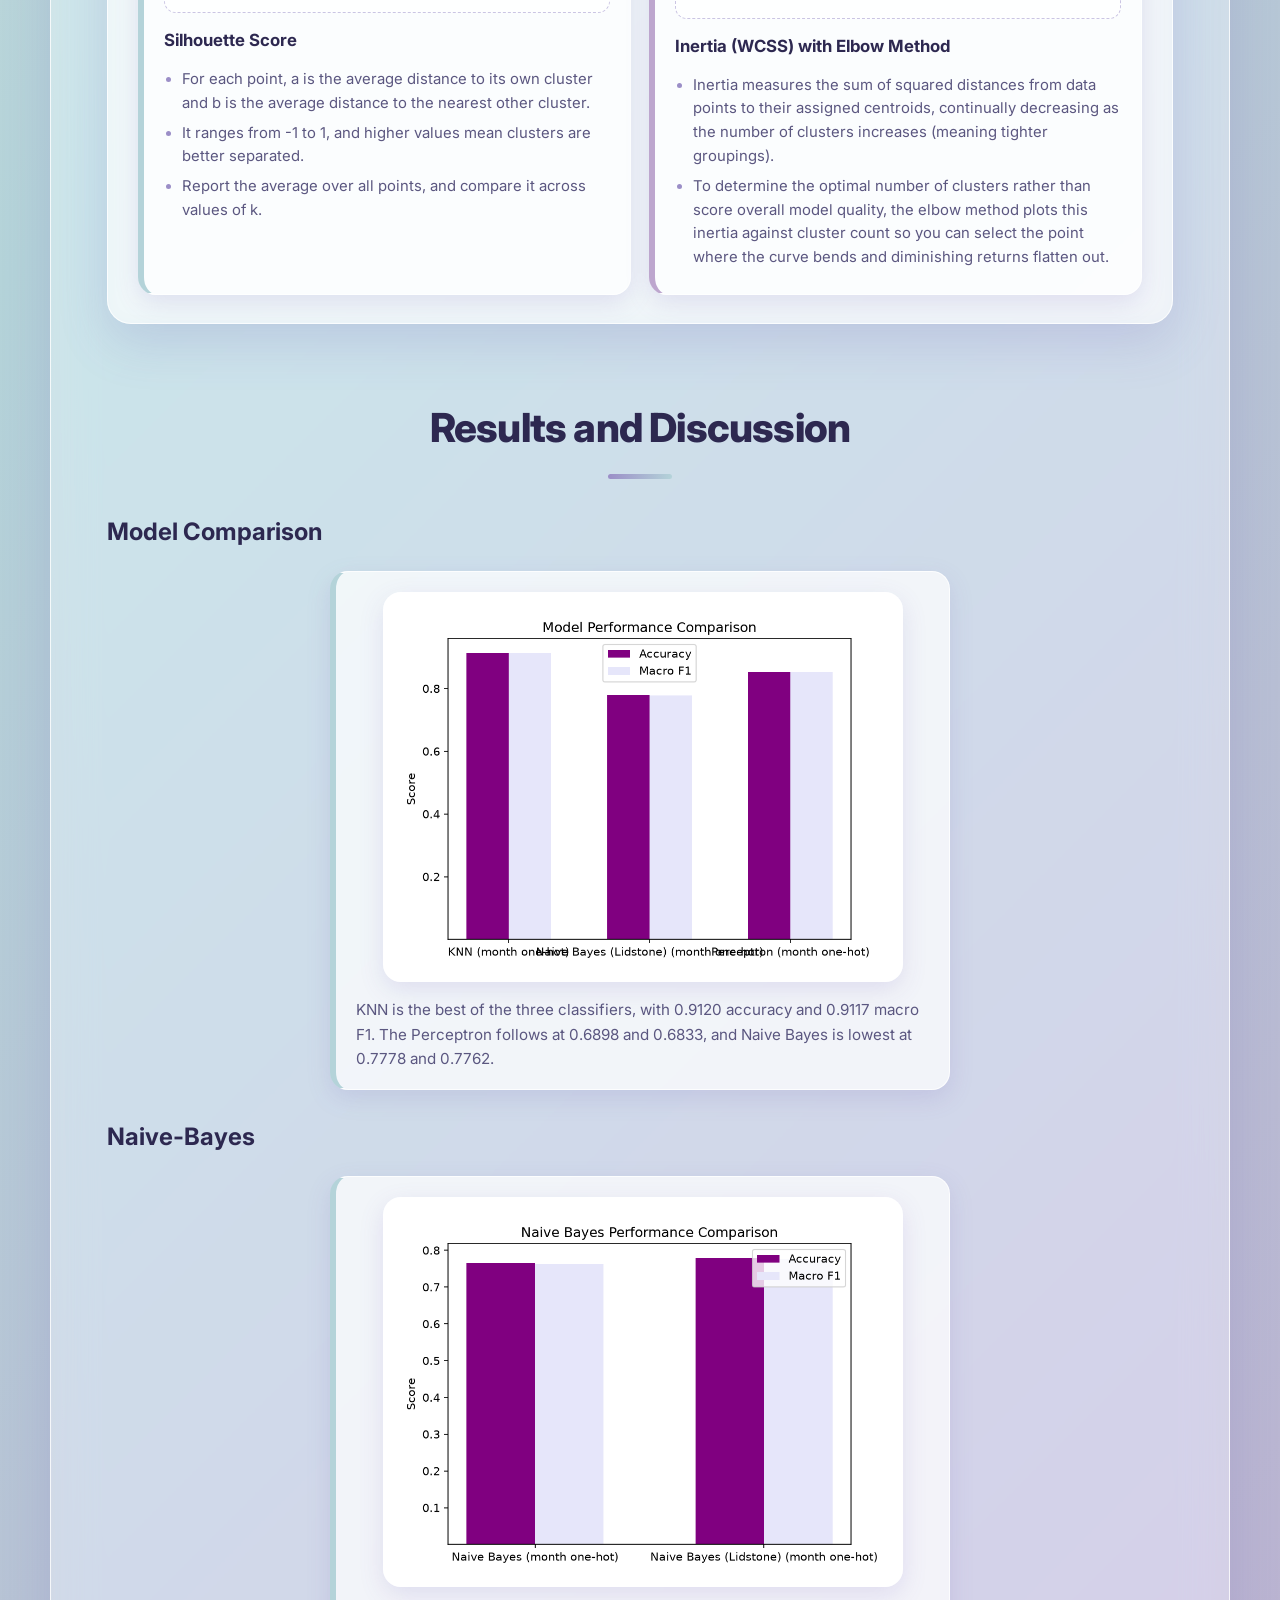
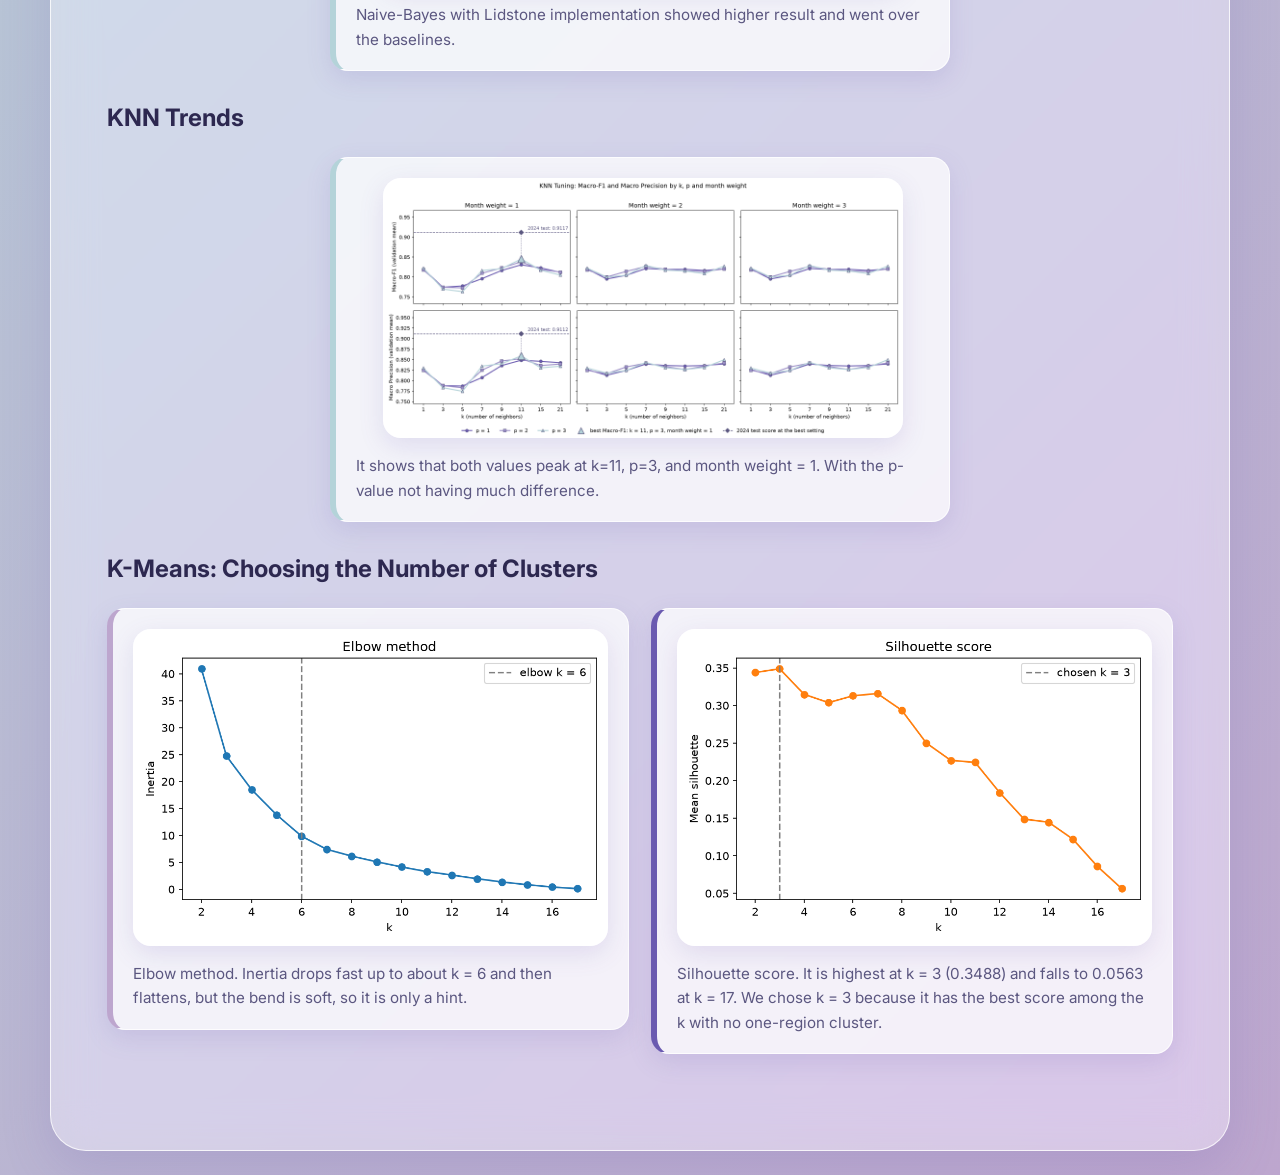
==== commit 7fdf305c: "chore: updated info" ====
--- a/index.html
+++ b/index.html
@@ -190,7 +190,7 @@
         <h2>Model Comparison</h2>
         <figure class = "figure single">
             <img src = "milestone03/results/graphs/model_performance.png" alt="Accuracy and macro F1 of KNN, Naive Bayes and Perceptron">
-            <figcaption>KNN is the best of the three classifiers, with 0.9120 accuracy and 0.9117 macro F1. The Perceptron follows at 0.6898 and 0.6833, and Naive Bayes is lowest at 0.6481 and 0.6445.</figcaption>
+            <figcaption>KNN is the best of the three classifiers, with 0.9120 accuracy and 0.9117 macro F1. The Perceptron follows at 0.6898 and 0.6833, and Naive Bayes is lowest at 0.7778 and 0.7762.</figcaption>
         </figure>
 
         <h2>Naive-Bayes</h2>
